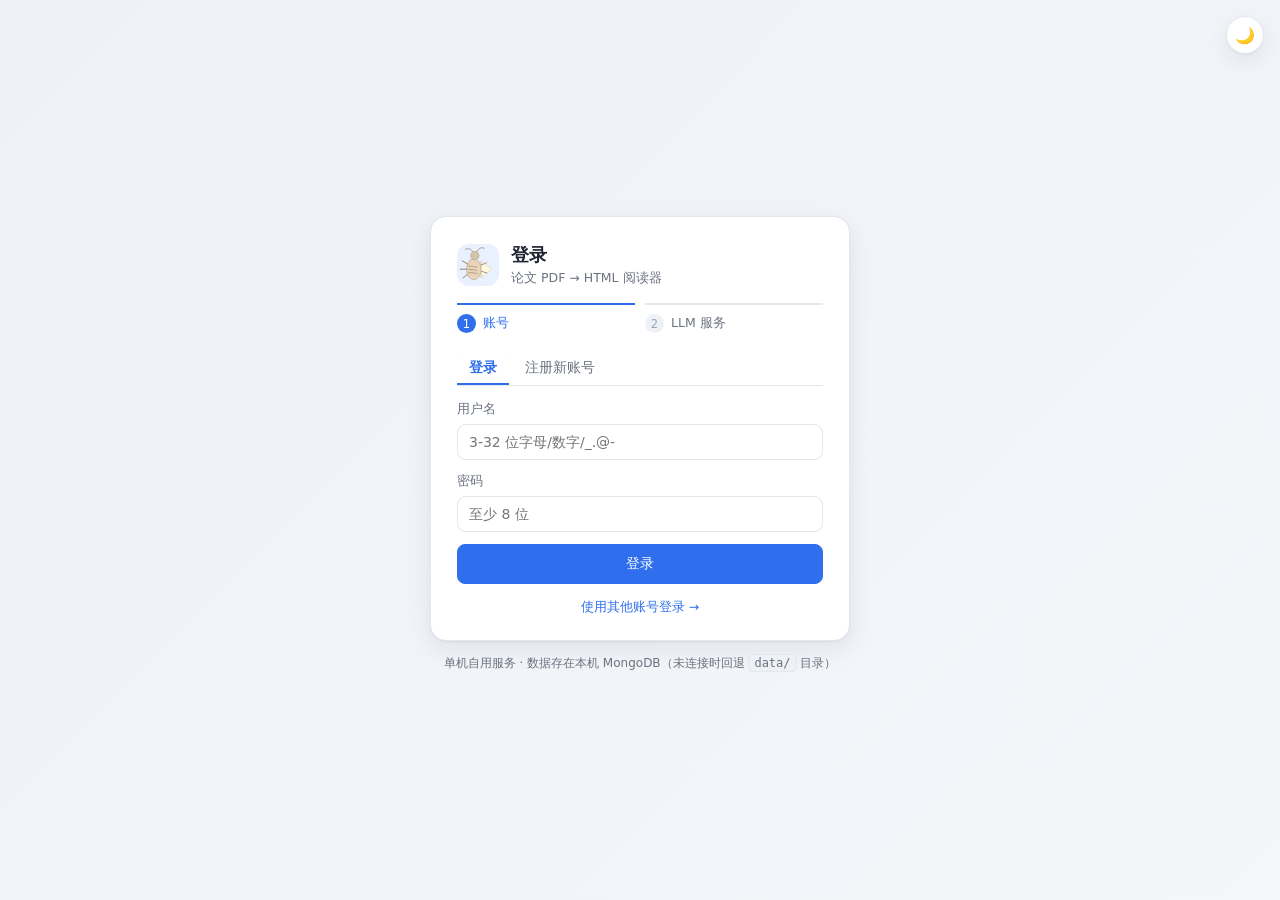
==== paper-trans-to-html/frontend/login.html @ 57217cee "Update multiple functions" ====
<!doctype html>
<html lang="zh-CN">
<head>
  <meta charset="utf-8">
  <meta name="viewport" content="width=device-width, initial-scale=1">
  <title>登录 · Crockroach 论文阅读器</title>
  <link rel="stylesheet" href="css/style.css">
  <!-- 首屏先把主题套上：等 CSS/JS 加载完再切会闪一下白 -->
  <script>try{if(localStorage.getItem("paperReader.theme")==="dark")document.documentElement.classList.add("dark");}catch(e){}</script>
</head>
<body class="login-body">
  <button class="theme-fab" id="themeFab" data-theme-btn type="button"
          title="切换到暗夜模式" aria-label="切换明暗主题"></button>
  <div class="login-wrap">
    <div class="login-card">
      <div class="login-head">
        <div class="login-logo"><img src="logo/cockroach_transparent.svg" alt="Crockroach" width="42" height="42"></div>
        <div>
          <h1 id="loginTitle">登录</h1>
          <p class="login-sub" id="loginSub">论文 PDF → HTML 阅读器</p>
        </div>
      </div>

      <ol class="steps" id="steps">
        <li data-s="1" class="on"><i>1</i><span>账号</span></li>
        <li data-s="2"><i>2</i><span>LLM 服务</span></li>
      </ol>

      <!-- 第一步：登录 / 注册新账号 / 首次创建管理员账号 -->
      <form id="accForm" class="login-form" autocomplete="on">
        <div class="tabs form-tabs" id="accTabs">
          <button class="tab on" id="tabLogin" type="button">登录</button>
          <button class="tab" id="tabReg" type="button">注册新账号</button>
        </div>
        <p class="login-tip" id="accTip"></p>
        <div class="field">
          <label for="username">用户名</label>
          <input id="username" name="username" autocomplete="username"
                 placeholder="3-32 位字母/数字/_.@-" required>
        </div>
        <div class="field">
          <label for="password">密码</label>
          <input id="password" name="password" type="password" autocomplete="current-password"
                 placeholder="至少 8 位" required>
        </div>
        <div class="field" id="confirmWrap" hidden>
          <label for="password2">确认密码</label>
          <input id="password2" type="password" autocomplete="new-password"
                 placeholder="再次输入密码">
        </div>
        <div class="form-err" id="accErr" hidden></div>
        <p class="login-warn" id="loginWarn" hidden></p>
        <button class="btn primary block" id="accBtn" type="submit">登录</button>
        <p class="login-tip center"><a href="#" id="switchAcc">使用其他账号登录 →</a></p>
      </form>

      <!-- 第二步：LLM 服务配置（首次登录时引导填写，可跳过） -->
      <form id="llmForm" class="login-form" hidden autocomplete="off">
        <p class="login-tip">
          翻译功能需要一个大模型服务。填好后立即生效，之后随时可在右上角「⚙ 设置 → LLM 服务」里修改。
        </p>
        <div class="field">
          <label for="providerBtn">服务类型</label>
          <div class="drop" id="providerDrop">
            <button class="drop-btn" id="providerBtn" type="button"
                    aria-haspopup="listbox" aria-expanded="false"></button>
            <div class="drop-menu" id="providerMenu" role="listbox" hidden></div>
            <select id="provider" hidden>
              <option value="deepseek">DeepSeek</option>
              <option value="openai">OpenAI</option>
              <option value="anthropic">Anthropic (Claude)</option>
              <option value="custom">OpenAI 兼容服务(自建/中转)</option>
              <option value="google">Google 免费兜底(无需 Key)</option>
            </select>
          </div>
        </div>
        <div class="field" data-llm="need">
          <label for="base_url">服务地址 (Base URL)</label>
          <input id="base_url" placeholder="https://api.deepseek.com">
        </div>
        <div class="field" data-llm="need">
          <label for="api_key">API Key</label>
          <!-- new-password：阻止浏览器把保存的站内凭据自动填进来，
               否则“留空不改”会被自动填充成一个并非用户本意的值 -->
          <input id="api_key" type="password" autocomplete="new-password"
                 spellcheck="false" placeholder="sk-...">
        </div>
        <div class="field" data-llm="need">
          <label for="model">模型</label>
          <input id="model" placeholder="deepseek-chat">
          <div class="hint">如 deepseek-chat / gpt-4o-mini / claude-sonnet-4-5 / qwen2.5:7b</div>
        </div>
        <div class="form-err" id="llmErr" hidden></div>
        <div class="form-ok" id="llmOk" hidden></div>
        <div class="row-actions">
          <button class="btn" type="button" id="testBtn">测试连接</button>
          <button class="btn primary" type="submit" id="llmBtn">保存并进入</button>
        </div>
        <p class="login-tip center"><a href="#" id="skipLlm">稍后配置，先进入 →</a></p>
      </form>
    </div>
    <p class="login-foot">单机自用服务 · 数据存在本机 MongoDB（未连接时回退 <code>data/</code> 目录）</p>
  </div>

  <div id="toast"></div>
  <script src="js/common.js"></script>
  <script src="js/login.js"></script>
</body>
</html>
---- paper-trans-to-html/frontend/css/style.css ----
:root {
  --bg: #eef1f6;
  --card: #ffffff;
  --ink: #1f2430;
  --mut: #6b7280;
  --line: #e3e7ee;
  --accent: #2f6fed;
  --accent-soft: #e9f0fe;
  /* AI 图标（四角星 sparkle）：mask + 渐变填充，颜色跟着主题变量走，比 emoji 干净 */
  --ai-1: #2f6fed; --ai-2: #8b5cf6;
  --ai-mark-svg: url("data:image/svg+xml,%3Csvg xmlns='http://www.w3.org/2000/svg' viewBox='0 0 24 24'%3E%3Cpath fill='black' d='M9.5 4.4Q9.5 13 18.1 13Q9.5 13 9.5 21.6Q9.5 13 0.9 13Q9.5 13 9.5 4.4Z'/%3E%3Cpath fill='black' fill-opacity='.7' d='M19 1.6Q19 5 22.4 5Q19 5 19 8.4Q19 5 15.6 5Q19 5 19 1.6Z'/%3E%3C/svg%3E");
  --green: #1d9e74;
  --red: #e04b5c;
  --shadow: 0 1px 2px rgba(20, 30, 60, .06), 0 8px 24px rgba(20, 30, 60, .08);
  --radius: 12px;
  /* ---- 语义色板：暗色主题只改这一批变量（`html.dark` 里） ---- */
  --bg-soft: #f4f6fa;        /* 次级底：hover / 内嵌小块 / 弹窗页脚 */
  --bg-chip: #eef1f6;        /* chip、进度槽、分段控件轨道 */
  --bar-bg: rgba(255, 255, 255, .92);   /* 顶栏（半透明 + 毛玻璃） */
  --field-bg: #ffffff;       /* 输入框/下拉框底色 */
  --line-hover: #c9d4e4;     /* 边框 hover */
  --page-bg: #ffffff;        /* 论文页面底色 */
  --page-num: #9aa4b2;
  /* 译文卡（琥珀系） */
  --ti-bg: #fdfbf4; --ti-line: #e9dfb8; --ti-bar: #e0b64a; --ti-ink: #4d3f0f;
  /* 句子笔记卡（蓝系） */
  --nt-bg: #ffffff; --nt-line: #c9d7f2; --nt-ink: #22324a;
  --nt-sent: #6b7a90; --nt-link: #b9c9e6;
  /* 提示条 */
  --warn-bg: #fdf1e3; --warn-line: #f4dcb0; --warn-ink: #8a5b00;
  --err-bg: #fdecee; --err-line: #f5c6cb; --err-ink: #a01b2c;
  --ok-bg: #e3f6ef; --ok-line: #b8e6d5; --ok-ink: #14705a;
  /* 状态标签 */
  --tag-bg: #eef1f6; --tag-ink: #6b7280;
  --tagread-bg: #e8f0fe; --tagread-ink: #2f6fed;
  --tagdone-bg: #e3f6ef; --tagdone-ink: #1d9e74;
  --taghl-bg: #fff4d6; --taghl-ink: #9a7300;
  --tagnote-bg: #fdeef1; --tagnote-ink: #e04b5c;
  --tagshare-bg: #ece9fd; --tagshare-ink: #5a48c9;
  font-size: 15px;
}

/* ============================================================
   暗夜模式（`html.dark`，由 common.js 的 applyTheme() 切换）
   背景走枪灰，文字反白；正文颜色在 JS 里按“保留色相、反转明度”换算，
   高亮改用荧光配色（见文件末尾的 .rn.hl 说明与 reader2.js 的 hlStyle()）。
   ============================================================ */
html.dark {
  --bg: #22262d;             /* 枪灰 */
  --card: #2b3038;
  --ink: #edeff3;            /* 反转成近白 */
  --mut: #98a2b1;
  --line: #3a414c;
  --accent: #6ea8ff;
  --accent-soft: #2b3a53;
  --ai-1: #7cb0ff; --ai-2: #b592ff;      /* 暗色下提亮，免得图标糊在枪灰底上 */
  --green: #45c99b;
  --red: #ff7d8c;
  --shadow: 0 1px 2px rgba(0, 0, 0, .38), 0 10px 28px rgba(0, 0, 0, .42);
  --bg-soft: #313741;
  --bg-chip: #363d48;
  --bar-bg: rgba(34, 38, 45, .94);
  --field-bg: #22262d;
  --line-hover: #4a525e;
  --page-bg: #262b32;
  --page-num: #7b8593;
  --ti-bg: #322f28; --ti-line: #4b4436; --ti-bar: #d8a63a; --ti-ink: #e9dcb8;
  --nt-bg: #2d333d; --nt-line: #3d4b63; --nt-ink: #e2e8f2;
  --nt-sent: #97a1b0; --nt-link: #4a5c7d;
  --warn-bg: #3a3323; --warn-line: #5b4c26; --warn-ink: #f0c86a;
  --err-bg: #3b272c; --err-line: #5c3138; --err-ink: #ff9aa5;
  --ok-bg: #1f3a33; --ok-line: #2c5a4b; --ok-ink: #6fd8b4;
  --tag-bg: #363d48; --tag-ink: #98a2b1;
  --tagread-bg: #2b3a53; --tagread-ink: #8fbaff;
  --tagdone-bg: #1f3a33; --tagdone-ink: #6fd8b4;
  --taghl-bg: #443a1c; --taghl-ink: #f5d072;
  --tagnote-bg: #3b272c; --tagnote-ink: #ff9aa5;
  --tagshare-bg: #322c50; --tagshare-ink: #b5a6ff;
  color-scheme: dark;        /* 原生控件（滚动条 / 复选框 / 下拉三角）一起变暗 */
}

* { box-sizing: border-box; }
html, body { margin: 0; padding: 0; }
body {
  background: var(--bg);
  color: var(--ink);
  font-family: "Segoe UI", "PingFang SC", "Microsoft YaHei", system-ui, sans-serif;
  -webkit-font-smoothing: antialiased;
}
a { color: var(--accent); text-decoration: none; }

/* ---------- hidden 一律生效 ----------
   浮动工具条/翻译进度框/删除笔记按钮等都靠 element.hidden 显隐，而它们自身的
   display: flex|inline-flex 属于作者样式，会盖掉浏览器默认的 [hidden]{display:none}，
   导致设了 hidden 也不消失(点关闭没反应)。这里显式声明，保证 hidden 永远压得住。 */
[hidden] { display: none !important; }

/* ---------- 顶栏 ---------- */
.topbar {
  position: sticky; top: 0; z-index: 40;
  display: flex; align-items: center; gap: 10px 14px;
  /* 阅读页按钮本就多，再加上右侧用户区，窄窗口必然换行：
     用 min-height + flex-wrap 让顶栏撑高，别用固定高度导致内容溢出遮挡正文 */
  flex-wrap: wrap; min-height: 54px; padding: 7px 18px;
  background: var(--bar-bg);
  backdrop-filter: blur(8px);
  border-bottom: 1px solid var(--line);
}
.brand { display: inline-flex; align-items: center; gap: 7px; font-weight: 700; color: var(--ink); white-space: nowrap; }
.brand .logo { width: 26px; height: 26px; flex: none; display: block; border-radius: 6px; object-fit: contain; }
.doc-title {
  font-size: 15px; font-weight: 600; margin: 0;
  overflow: hidden; text-overflow: ellipsis; white-space: nowrap; flex: 1; min-width: 0;
}
/* 有写权限时标题可点改（reader2.js::editDocTitle）：给点“可编辑”的暗示 */
.doc-title.editable {
  cursor: text; padding: 2px 7px; border-radius: 7px; outline: none;
  border: 1px solid transparent; transition: background .15s, border-color .15s;
}
.doc-title.editable:hover { background: var(--bg-soft); border-color: var(--line); }
.doc-title.editable:focus-visible { border-color: var(--accent); }
.doc-title .doc-title-edit {
  width: 100%; box-sizing: border-box; font: inherit; color: var(--ink);
  background: var(--card); border: 1px solid var(--accent); border-radius: 6px;
  padding: 1px 6px; outline: none;
}
.top-actions { display: flex; align-items: center; gap: 8px; flex-wrap: wrap; }

/* ---------- 按钮 ---------- */
.btn {
  display: inline-flex; align-items: center; gap: 6px;
  border: 1px solid var(--line); background: var(--card); color: var(--ink);
  padding: 6px 12px; border-radius: 8px; font-size: 13px; cursor: pointer;
  transition: .15s; white-space: nowrap;
}
.btn:hover { border-color: var(--line-hover); background: var(--bg-soft); }
.btn.primary { background: var(--accent); border-color: var(--accent); color: #fff; }
.btn.primary:hover { background: #225ed0; }
.btn.ghost { border-color: transparent; background: transparent; color: var(--mut); }
.btn.ghost:hover { background: rgba(0,0,0,.05); color: var(--ink); }
.btn.danger { color: var(--red); }
.btn.danger:hover { background: var(--err-bg); border-color: var(--err-line); }
.btn:disabled { opacity: .5; cursor: not-allowed; }
.icon-btn {
  width: 30px; height: 30px; display: inline-flex; align-items: center; justify-content: center;
  border: 1px solid var(--line); background: var(--card); border-radius: 8px; cursor: pointer; font-size: 14px;
}
.icon-btn:hover { background: var(--bg-soft); }

.chk { display: inline-flex; align-items: center; gap: 6px; font-size: 13px; color: var(--mut); cursor: pointer; }
.chk input { accent-color: var(--accent); }

/* ---------- 容器 / 首页 ---------- */
.container { max-width: 1060px; margin: 0 auto; padding: 28px 20px 80px; }
.page-title { font-size: 22px; margin: 0 0 4px; }
.page-sub { color: var(--mut); margin: 0 0 20px; font-size: 14px; }

.upload-card {
  background: linear-gradient(135deg, var(--card), var(--bg-soft));
  border: 1px dashed var(--line-hover); border-radius: var(--radius);
  padding: 34px 20px; text-align: center; cursor: pointer; transition: .2s;
}
.upload-card.drag { background: var(--accent-soft); border-color: var(--accent); }
.upload-card .big { font-size: 34px; }
.upload-card h3 { margin: 10px 0 6px; }
.upload-card p { margin: 0; color: var(--mut); font-size: 13px; }

.section { margin-top: 30px; }
.section-head { display: flex; align-items: center; gap: 10px; margin-bottom: 14px; flex-wrap: wrap; }
.section-head h2 { font-size: 17px; margin: 0; flex: 1; }
.stats { display: flex; gap: 18px; color: var(--mut); font-size: 13px; }
.seg { display: inline-flex; background: var(--bg-chip); border-radius: 9px; padding: 3px; gap: 2px; }
.seg button {
  border: 0; background: transparent; padding: 5px 12px; border-radius: 7px;
  font-size: 13px; cursor: pointer; color: var(--mut);
}
.seg button.on { background: var(--card); color: var(--ink); box-shadow: 0 1px 3px rgba(0,0,0,.1); }

.cards { display: grid; grid-template-columns: repeat(auto-fill, minmax(300px, 1fr)); gap: 14px; }
.card {
  background: var(--card); border: 1px solid var(--line); border-radius: var(--radius);
  padding: 16px; box-shadow: var(--shadow); display: flex; flex-direction: column; gap: 10px;
  transition: .15s;
}
.card:hover { transform: translateY(-2px); box-shadow: var(--shadow); }
.card h3 { margin: 0; font-size: 15px; line-height: 1.4; max-height: 44px; overflow: hidden; }
.card .meta { color: var(--mut); font-size: 12.5px; display: flex; flex-wrap: wrap; gap: 10px; }
.card .tags { display: flex; gap: 6px; flex-wrap: wrap; }
.tag { font-size: 12px; padding: 2px 8px; border-radius: 20px; }
.tag.unread { background: var(--tag-bg); color: var(--tag-ink); }
.tag.reading { background: var(--tagread-bg); color: var(--tagread-ink); }
.tag.done { background: var(--tagdone-bg); color: var(--tagdone-ink); }
.tag.hl { background: var(--taghl-bg); color: var(--taghl-ink); }
.tag.note { background: var(--tagnote-bg); color: var(--tagnote-ink); }
.tag.share { background: var(--tagshare-bg); color: var(--tagshare-ink); }
/* 共享给我的卡片：虚边框和“自己的”区分开 */
.card.shared-card { border-style: dashed; }
.card.shared-card h3 { color: var(--ink); }
.card .bar { height: 5px; background: var(--bg-chip); border-radius: 3px; overflow: hidden; }
.card .bar i { display: block; height: 100%; background: var(--accent); border-radius: 3px; }
.card .actions { display: flex; gap: 8px; margin-top: 2px; }
.empty { text-align: center; color: var(--mut); padding: 40px 0; }

/* ---------- 遮罩/进度 ---------- */
.overlay {
  position: fixed; inset: 0; background: rgba(30, 40, 60, .45);
  display: none; align-items: center; justify-content: center; z-index: 90;
}
.overlay.show { display: flex; }
.overlay-card {
  background: var(--card); border-radius: 14px; padding: 26px 34px; text-align: center;
  box-shadow: 0 20px 60px rgba(0,0,0,.25); min-width: 260px;
}
.spinner {
  width: 30px; height: 30px; margin: 0 auto 14px; border-radius: 50%;
  border: 3px solid var(--accent-soft); border-top-color: var(--accent);
  animation: spin .8s linear infinite;
}
@keyframes spin { to { transform: rotate(360deg); } }

.notice {
  max-width: 800px; margin: 12px auto 0; padding: 10px 14px; border-radius: 10px;
  background: var(--warn-bg); color: var(--warn-ink); border: 1px solid var(--warn-line);
  font-size: 13px;
}
.notice.error { background: var(--err-bg); color: var(--err-ink); border-color: var(--err-line); }

.trans-progress {
  position: fixed; top: 60px; left: 50%; transform: translateX(-50%); z-index: 80;
  background: var(--card); border: 1px solid var(--line); box-shadow: var(--shadow);
  border-radius: 10px; padding: 10px 16px; display: flex; align-items: center; gap: 12px;
  font-size: 13px; min-width: 260px;
}
.trans-progress .bar { flex: 1; height: 6px; background: var(--bg-chip); border-radius: 3px; overflow: hidden; }
.trans-progress .bar i { display: block; height: 100%; width: 0; background: var(--accent); transition: width .2s; }
.trans-progress .cancel { border: 0; background: var(--bg-chip); color: var(--ink); border-radius: 6px; padding: 3px 8px; cursor: pointer; }

/* ---------- 阅读器 ---------- */
.reader-main { padding: 26px 16px 90px; position: relative; }
/* 页面用 auto 外边距居中(而不是 align-items:center)：放大后页面比容器宽时，
   auto 外边距会退化成 0，页面从左边开始排，向右溢出 —— 否则左侧会被裁掉且滚不回去 */
.pages { display: flex; flex-direction: column; align-items: stretch; gap: 34px; }
.page {
  position: relative; background: var(--page-bg); box-shadow: var(--shadow);
  flex: none; overflow: visible; margin: 0 auto;
}
.pagenum {
  position: absolute; top: -24px; right: 2px; font-size: 12px; color: var(--page-num); user-select: none;
}

/* 版式文本 */
/* ⚠️ 命中测试只认「真的画了东西」的盒子，`cursor: text` 由子元素继承：
   `.blk` 是个覆盖整块的透明矩形（跨行、含被擦成空格的公式空位），而同一个视觉行
   常被切成好几块（公式空位两侧各一块），这些矩形彼此重叠、后插入的盖住先插入的字。
   若让容器自己参与命中，点/拖段落首句会落到**别的块**上（表现为「首句选不中」，
   拖拽也会从错误的块开始选）。所以：容器 `pointer-events: none`，
   只有行盒 `.ln`、公式盒 `.mathbox`、展开卡片 `.exp` 吃指针事件。
   `.exp` 是继承属性 `pointer-events` 的锚点 —— 设成 auto 后卡片内部也一起恢复。 */
.blk { position: absolute; cursor: text; z-index: 3; pointer-events: none; }
.blk > .ln, .blk > .mathbox, .blk > .exp, .blk.has-math { pointer-events: auto; }
.blk .ln { position: absolute; white-space: pre; line-height: 1; }
.blk .ln .rn { display: inline; }
/* 本地解析方案的公式占位：解析侧把公式字形换成一个空格 + 原宽度（gw），
   JS 把 span 撑成 inline-block 并隐藏字符；真公式由页面级 .fbox 覆盖层绘制。
   保留占位是为了让选句/高亮/笔记的字符区间与阅读顺序不变。 */
.blk .ln .rn.rngap { display: inline-block; white-space: pre; }
/* 行内公式：后端把 LaTeX **内联进了行文本**(`\(…\)`)，由 `renderInlineMath` 就地
   换成 KaTeX。`.ln` 是 `white-space: pre`(公式空位的等长空格要靠它显示成真实宽度)，
   而 KaTeX 的 HTML 里带换行与缩进 —— 在 pre 下会被当真实空格渲染、公式会散架，
   所以 KaTeX 子树必须恢复常规空白处理。*/
.blk .ln .katex, .blk .ln .katex * { white-space: normal; }
.blk:hover { outline: 1px dashed var(--line-hover); outline-offset: 1px; }
.blk.sel { outline: 2px solid var(--accent); outline-offset: 1px; }
.blk.sel .ln { background: rgba(47, 111, 237, .07); }

/* 公式块：整页 OCR 后端（Surya 2 / Unlimited-OCR）与旧数据的 LaTeX 都由 KaTeX 渲染。
   公式块**不渲染原文字行**
   (后端也不再下发原字形)，所以这里不再需要靠隐藏行来避免重影 —— `.blk.has-math .ln`
   那条留着只为兼容重解析前的旧数据。 */
.blk.has-math { cursor: default; }
.blk.has-math .ln { visibility: hidden; }
.blk .mathbox {
  position: absolute; left: 0; top: 0; max-width: 100%;
  /* 等比适配后基本不会超宽；万一还超就让它溢出去 —— 不裁、也不出滚动条 */
  overflow: visible; user-select: text; -webkit-user-select: text;
}
.blk .mathbox:hover, .fbox:hover {
  outline: 1px dashed var(--line-hover); outline-offset: 1px;
}
.fbox.formula-sel {
  outline: 2px solid var(--accent); outline-offset: 1px;
}
/* KaTeX 没加载 / 这条 LaTeX 渲染不出来时的兜底：直接显示源码。
   比回退到 PDF 抽出的原字形可读得多(那些是碎片与错字)，也避免"有的公式遮住、
   有的露出字形"这种不一致。 */
.blk .mathbox.failed {
  font-family: ui-monospace, Menlo, Consolas, "Courier New", monospace;
  white-space: pre-wrap; color: #8a5a00; opacity: .9;
}
/* 独立公式：拉成块级、去掉 KaTeX 默认的上下留白(块高由 JS 按内容量好回填)。
   KaTeX 的字号用 em，跟随 .mathbox 的 font-size(≈ 页面正文字号)，所以缩放/换行都稳。
   必须**左对齐**：公式块的框就是 PDF 里这条公式的外框，居中会把它从原位挪走。 */
.blk .mathbox > .katex-display { display: block; margin: 0; text-align: left; }
.blk .mathbox > .katex-display > .katex { display: block; margin: 0; }

/* 行内公式：覆盖在原字形上。原字形用 color:transparent 隐掉（保留盒子/高亮底色/可选中）。
   必须由 **class** 驱动而不是内联样式：选句/高亮/标注都会重建 span，重建后内联样式会丢，
   那样原字形就会从 KaTeX 底下冒出来变成重影。`!important` 是为了盖过 styleRun 的内联色。
   又因为 class 必须**逐条公式**打（渲染失败的那条要保持可见，不能跟着一起隐掉），
   所以用 .mspan-hidden 而不是块级 class。行内公式覆盖层接收指针事件，以支持原生公式文字选取。 */
.blk .mspan-hidden { color: transparent !important; }
.blk .mathbox.inline { pointer-events: auto; }

/* ============ Surya 2 解析的文档：块级流式排版（reader2.js::buildSuryaItem） ============
   Surya 的版面数据是块级的（没有逐行几何），块内文字走**正常流式排版** ——
   字号/行高由解析侧估算后内联下发（t.size / t.line_h），这里只管结构样式与
   各类型块的观感（标题加粗、图注/脚注/页眉页脚淡化、表格描边）。 */
.blk.sy .ln.syln { position: static; white-space: normal; overflow-wrap: break-word; }
/* 正文类块（解析侧 align="justify"）：**两端对齐** —— 原 PDF（LaTeX 排版）的段落
   默认 justified、行右缘齐平到栏边界；跨行块在流式排版下的默认左对齐会让右缘
   随断行参差不齐，与原文观感明显不同。`text-align-last: left` 把末行显式钉在
   左对齐（浏览器默认行为，写出来防止个别版本把末行也拉伸），与原 PDF 的末行
   一样自然收尾。只加在 .syln 上、由 data-align 驱动：竖排条带（sy-vertical,
   宽度 max-content）、表格（.sytable）、标题（解析侧下发 left）都不受影响；
   行内公式作为普通行内内容参与拉伸，公式自身被 .katex-inline 钉住不折行。 */
.blk.sy[data-align="justify"] .syln { text-align: justify; text-align-last: left; }
.blk.sy.sy-heading .syln { font-weight: 700; }
/* 竖排条带（旋转 90° 的页眉/水印，如 arXiv 侧边戳）：内容整体旋转、自下而上排 */
.blk.sy.sy-vertical .syln {
  position: absolute; left: 0; top: 100%;
  width: max-content; white-space: nowrap;
  transform: rotate(-90deg); transform-origin: left top;
}
/* 图注/脚注/页眉页脚淡化：颜色在 .rn 上是内联的（styleRun），只能用整体透明度 */
.blk.sy.sy-footnote { opacity: .8; }
.blk.sy.sy-header, .blk.sy.sy-footer { opacity: .55; }
/* 表格：白名单渲染的 Surya <table>，描边（三线表）是阅读器补的 —— Surya 数据里只有结构。
   与 unlimited-ocr 的口径一致：顶线/底线 + 表头下线，其余无线。模型回包通常只有
   td，没有 thead/th，因此兼容以 colspan/rowspan 标记的两行表头；普通单行表头
   则用首行作为表头分隔线。 */
.blk.sy .sytable {
  width: 100%;
  max-width: 100%;
  box-sizing: border-box;
  overflow-x: auto;
}
.blk.sy .sytable-title {
  width: 100%;
  margin: 0 0 4px;
  color: var(--mut);
  font-size: .9em;
  line-height: 1.4;
  text-align: right;
  overflow-wrap: anywhere;
}
.blk.sy .sytable caption {
  width: 100%;
  color: var(--mut);
  font-size: .9em;
  line-height: 1.4;
  text-align: right;
}
.blk.sy .sytable table {
  border-collapse: collapse;
  width: 100%;
  border-top: 1.5px solid var(--mut);
  border-bottom: 1.5px solid var(--mut);
  font-family: "Times New Roman", Times, "Noto Serif", SimSun, serif;
}
.blk.sy .sytable td, .blk.sy .sytable th {
  border: 0;
  padding: 3px 6px;
  vertical-align: top;
}
.blk.sy .sytable thead tr:last-child > td,
.blk.sy .sytable thead tr:last-child > th {
  border-bottom: 1px solid var(--mut);
}
.blk.sy .sytable table:not(:has(> thead)) > tbody > tr:first-child:not(:has([colspan], [rowspan])) > td,
.blk.sy .sytable table:not(:has(> thead)) > tbody > tr:first-child:not(:has([colspan], [rowspan])) > th,
.blk.sy .sytable table:not(:has(> thead)) > tbody > tr:first-child:has([colspan], [rowspan]) + tr > td,
.blk.sy .sytable table:not(:has(> thead)) > tbody > tr:first-child:has([colspan], [rowspan]) + tr > th {
  border-bottom: 1px solid var(--mut);
}
.blk.sy .sytable thead,
.blk.sy .sytable table:not(:has(> thead)) > tbody > tr:first-child,
.blk.sy .sytable table:not(:has(> thead)) > tbody > tr:first-child:has([colspan], [rowspan]) + tr {
  font-weight: 700;
}
/* 行内公式（suryaInlineMath 就地渲染的 KaTeX）：**绝不换行** —— 公式内部（y = 0、
   \frac…）允许折行的话，一个公式会被拆到三行上去（KaTeX 的 HTML 里本来就有可断点）；
   `.blk .ln .katex *` 那条为了 `\(…\)` 情境恢复的 normal 在这里要被压掉。 */
.blk.sy .katex-inline,
.blk.sy .katex-inline .katex,
.blk.sy .katex-inline .katex * { white-space: nowrap; }

/* ============ Unlimited-OCR 解析的文档：块级流式排版（reader2.js::buildUnlimitedItem） ============
   与上面 Surya 那套是**各自独立的两份样式**（类名前缀 ul-*）：观感约定相同 ——
   正文两端对齐、标题加粗、图注/脚注/页眉页脚淡化、表格描边、行内公式不折行。 */
.blk.ul .ln.ulln { position: static; white-space: normal; overflow-wrap: break-word; }
/* 正文类块（解析侧 align="justify"）：与 Surya 同一口径的两端对齐；
   `text-align-last: left` 把末行显式钉在左对齐，与原 PDF 的末行一样自然收尾。 */
.blk.ul[data-align="justify"] .ulln { text-align: justify; text-align-last: left; }
.blk.ul.ul-heading .ulln { font-weight: 700; }
/* 竖排条带（旋转 90° 的页眉/水印）：内容整体旋转、自下而上排 */
.blk.ul.ul-vertical .ulln {
  position: absolute; left: 0; top: 100%;
  width: max-content; white-space: nowrap;
  transform: rotate(-90deg); transform-origin: left top;
}
/* 图注/脚注/页眉页脚淡化：颜色在 .rn 上是内联的（styleRun），只能用整体透明度 */
.blk.ul.ul-footnote { opacity: .8; }
.blk.ul.ul-header, .blk.ul.ul-footer { opacity: .55; }
/* 参考文献（ref_text）：比正文淡一点，与图注同档 */
.blk.ul.ul-reference { opacity: .92; }
/* 表格：三线表。模型回包通常只有 td，没有 thead/th，因此兼容以 colspan/rowspan
   标记的两行表头；普通单行表头则用首行作为表头分隔线。 */
.blk.ul .ultable {
  width: 100%;
  max-width: 100%;
  box-sizing: border-box;
  overflow-x: auto;
}
.blk.ul .ultable caption {
  width: 100%;
  color: var(--mut);
  font-size: .9em;
  line-height: 1.4;
  text-align: right;
}
.blk.ul .ultable table {
  border-collapse: collapse;
  width: 100%;
  border-top: 1.5px solid var(--mut);
  border-bottom: 1.5px solid var(--mut);
  font-family: "Times New Roman", Times, "Noto Serif", SimSun, serif;
}
.blk.ul .ultable td, .blk.ul .ultable th {
  border: 0;
  padding: 3px 6px;
  vertical-align: top;
}
.blk.ul .ultable thead tr:last-child > td,
.blk.ul .ultable thead tr:last-child > th {
  border-bottom: 1px solid var(--mut);
}
.blk.ul .ultable table:not(:has(> thead)) > tbody > tr:first-child:not(:has([colspan], [rowspan])) > td,
.blk.ul .ultable table:not(:has(> thead)) > tbody > tr:first-child:not(:has([colspan], [rowspan])) > th,
.blk.ul .ultable table:not(:has(> thead)) > tbody > tr:first-child:has([colspan], [rowspan]) + tr > td,
.blk.ul .ultable table:not(:has(> thead)) > tbody > tr:first-child:has([colspan], [rowspan]) + tr > th {
  border-bottom: 1px solid var(--mut);
}
.blk.ul .ultable thead,
.blk.ul .ultable table:not(:has(> thead)) > tbody > tr:first-child,
.blk.ul .ultable table:not(:has(> thead)) > tbody > tr:first-child:has([colspan], [rowspan]) + tr {
  font-weight: 700;
}
/* 行内公式（ulInlineMath 就地渲染的 KaTeX）：**绝不换行** —— 公式内部允许折行的话，
   一个公式会被拆到几行上去（KaTeX 的 HTML 里本来就有可断点）。 */
.blk.ul .katex-inline,
.blk.ul .katex-inline .katex,
.blk.ul .katex-inline .katex * { white-space: nowrap; }

/* ============ 本地解析方案的表格（reader2.js::buildTextItem） ============
   表格是 kind="table" 的块，HTML 由 SLANet_plus 识别、前端白名单渲染。
   三线表描边与 Surya/Unlimited-OCR 两套保持同一观感（数据里只有结构）。 */
.blk.lc > .lctable { pointer-events: auto; }   /* 表格块自身不参与选句，但点击要能命中 .blk */
.blk.lc .lctable {
  width: 100%;
  max-width: 100%;
  box-sizing: border-box;
  overflow-x: auto;
}
.blk.lc .lctable table {
  border-collapse: collapse;
  width: 100%;
  border-top: 1.5px solid var(--mut);
  border-bottom: 1.5px solid var(--mut);
  font-family: "Times New Roman", Times, "Noto Serif", SimSun, serif;
}
.blk.lc .lctable td, .blk.lc .lctable th {
  border: 0;
  padding: 3px 6px;
  vertical-align: top;
}
.blk.lc .lctable thead tr:last-child > td,
.blk.lc .lctable thead tr:last-child > th {
  border-bottom: 1px solid var(--mut);
}
.blk.lc .lctable table:not(:has(> thead)) > tbody > tr:first-child:not(:has([colspan], [rowspan])) > td,
.blk.lc .lctable table:not(:has(> thead)) > tbody > tr:first-child:not(:has([colspan], [rowspan])) > th,
.blk.lc .lctable table:not(:has(> thead)) > tbody > tr:first-child:has([colspan], [rowspan]) + tr > td,
.blk.lc .lctable table:not(:has(> thead)) > tbody > tr:first-child:has([colspan], [rowspan]) + tr > th {
  border-bottom: 1px solid var(--mut);
}
.blk.lc .lctable thead,
.blk.lc .lctable table:not(:has(> thead)) > tbody > tr:first-child,
.blk.lc .lctable table:not(:has(> thead)) > tbody > tr:first-child:has([colspan], [rowspan]) + tr {
  font-weight: 700;
}
.blk.lc .katex-inline,
.blk.lc .katex-inline .katex,
.blk.lc .katex-inline .katex * { white-space: nowrap; }

/* 本地解析方案的页面级公式框：位置/尺寸由 JS 按 bbox_norm 写成内联样式，
   这里只负责观感。.fbox / .katex-fit 的基础样式见下方（三个后端共用）。 */

/* detection-service-group 公式框覆盖层：解析侧下发 pages[].formula_boxes（bbox_norm 为
   归一化中心 xywh），r2-math.js 按「bbox_norm × 页面显示宽高」定位这个盒子，
   再把内部 KaTeX 等比缩放到框内。实测检测框有时会覆盖尚未擦除的正文，使用页面底色
   遮住框内原字形，避免与公式重叠；公式内容仍可正常选取。 */
.fbox {
  position: absolute; z-index: 3; pointer-events: auto;
  background: var(--page-bg);
  user-select: text; -webkit-user-select: text;
}
/* KaTeX 渲染失败/未就绪时的**框内裁图**兜底（base64 图像，与 PDF 原位同框）：铺满整个框。
   暗色下略微压暗，与 .page .img img 同一处理。 */
.fbox > img { display: block; width: 100%; height: 100%; }
.fbox[data-cls="InlineFormula"] > img { object-fit: contain; }
html.dark .fbox > img { filter: brightness(.9); }
.fbox > .katex-fit {
  position: absolute; left: 50%; top: 50%; width: max-content;
  transform: translate(-50%, -50%);
  transform-origin: center center; white-space: normal; line-height: 1;
  user-select: text; -webkit-user-select: text;
}
.fbox * { user-select: text; -webkit-user-select: text; }
/* display 模式的 KaTeX 自带上下留白，去掉（定尺按自然尺寸算） */
.fbox > .katex-fit > .katex-display { display: block; margin: 0; text-align: left; }
.fbox > .katex-fit > .katex-display > .katex { display: block; margin: 0; }
/* KaTeX 没加载 / 这条 LaTeX 渲染不出来时：直接显示源码兜底（与 .mathbox.failed 一致） */
.fbox.failed > .katex-fit {
  font-family: ui-monospace, Menlo, Consolas, "Courier New", monospace;
  white-space: pre-wrap; color: #8a5a00; opacity: .9;
}
html.dark .fbox.failed > .katex-fit { color: #d7a95b; }

.img { position: absolute; z-index: 1; }
.img img { display: block; width: 100%; height: 100%; }

/* 句子级高亮/下划线/选中的颜色都加在 run(span.rn) 上，样式在文件末尾统一声明 */

/* 展开卡片(译文 / 笔记) */
.exp { display: none; position: absolute; left: 0; width: 100%; z-index: 6; padding-top: 6px; }
.exp.open { display: flex; flex-direction: column; gap: 6px; }
.exp .card-in {
  background: var(--ti-bg); border: 1px solid var(--ti-line); border-left: 3px solid var(--ti-bar);
  border-radius: 6px; padding: 8px 10px; color: var(--ti-ink); box-shadow: 0 2px 8px rgba(120,90,0,.06); margin: 0;
  font-family: "Microsoft YaHei", "PingFang SC", sans-serif;
  /* 译文卡也在“论文平面”里，字号跟正文一起随页面比例缩放 */
  font-size: calc(13.5px * var(--page-scale, 1)); line-height: 1.7;
}
.exp .note-in {
  background: var(--nt-bg); border: 1px solid var(--nt-line); border-left: 3px solid var(--accent);
  border-radius: 6px; padding: 8px 10px; margin: 0; color: var(--nt-ink);
  font-size: calc(13.5px * var(--page-scale, 1)); line-height: 1.6;
}
/* “只翻译所选句”的卡片：虚线边框 + 小标题；与整段译文卡互斥，但多张之间可共存 */
.exp .stbox { display: flex; flex-direction: column; gap: 6px; }
.exp .stsec {
  background: var(--ti-bg); border: 1px dashed var(--ti-bar); border-left: 3px solid var(--ti-bar);
}
.exp .sthead {
  display: flex; align-items: center; gap: 8px; margin-bottom: 4px;
  font-size: .84em; color: var(--ti-ink); opacity: .8; letter-spacing: .02em;
}
.exp .sthead .stclear {
  margin-left: auto; border: 0; background: none; padding: 0; cursor: pointer;
  font-size: 1em; color: var(--accent);
}
.exp .sthead .stclear:hover { text-decoration: underline; }
.exp .stbody { white-space: pre-wrap; overflow-wrap: anywhere; }
.exp textarea {
  width: 100%; min-height: 84px; border: 1px solid var(--nt-line); border-radius: 6px;
  padding: 8px; font-family: inherit; resize: vertical; outline: none; margin: 0;
  font-size: calc(13px * var(--page-scale, 1));
  background: var(--field-bg); color: var(--ink);
}
.exp textarea:focus { border-color: var(--accent); box-shadow: 0 0 0 3px var(--accent-soft); }
.exp .row { display: flex; gap: 8px; margin-top: 8px; }
.exp .note-view { white-space: pre-wrap; }

/* 句子笔记卡：默认由 JS 绝对定位到页面右侧、与句子同高；
   窗口挤不下时退回句子下方内嵌（此时靠 .nbox 的最小宽度保证可读）。
   字号基准随页面渲染比例缩放(--page-scale，由 JS 写入)，观感与正文保持一致。 */
.exp .nbox {
  display: flex; flex-direction: column; gap: 6px;
  width: 100%;
  min-width: min(320px, 88vw);
}
.exp .ncard {
  position: relative;
  background: var(--nt-bg); border: 1px solid var(--nt-line); border-left: 3px solid var(--accent);
  border-radius: 8px; padding: 7px 10px 8px; margin: 0; max-width: 90vw;
  box-shadow: var(--shadow);
  font-size: calc(13px * var(--page-scale, 1));   /* 内部一律用 em，跟着比例走 */
}
/* 指向正文的小横线，强化“这张卡对应左边那句话” */
.exp .ncard::before {
  content: ""; position: absolute; left: -10px; top: 1em;
  width: 8px; height: 2px; background: var(--nt-link);
}
.exp .ncard.editing { background: var(--nt-bg); box-shadow: 0 0 0 3px var(--accent-soft); }
.exp .nhead { display: flex; align-items: baseline; gap: 0.46em; margin-bottom: 0.31em; }
.exp .nhk { font-size: 0.89em; font-weight: 600; color: var(--accent); white-space: nowrap; }
.exp .nsent {
  flex: 1; min-width: 0; font-size: 0.89em; color: var(--nt-sent);
  overflow: hidden; text-overflow: ellipsis; white-space: nowrap;
}
.exp .nact { display: flex; gap: 0.62em; flex: none; }
.exp .nact button { border: 0; background: none; padding: 0; cursor: pointer; font-size: 0.92em; color: var(--accent); }
.exp .nact button:hover { text-decoration: underline; }
/* 共享论文里笔记的作者标签（没共享时后端不下发 by，这里自然不出现） */
.exp .nwho {
  flex: none; white-space: nowrap; font-size: 0.78em; font-weight: 600;
  color: var(--mut); background: var(--bg-chip);
  border: 1px solid var(--line); border-radius: 999px; padding: 0.06em 0.55em;
}
.exp .nwho.me { color: var(--accent); background: var(--accent-soft); border-color: transparent; }
.exp .nact button.del { color: var(--red); }
.exp .nbody {
  font-size: 1em; line-height: 1.65; color: var(--nt-ink); white-space: pre-wrap;
  overflow-wrap: anywhere; font-family: "Microsoft YaHei", "PingFang SC", sans-serif;
}
.exp .ntext {
  width: 100%; min-height: 62px; border: 1px solid var(--nt-line); border-radius: 6px;
  padding: 7px 8px; margin: 0; font-size: 1em; line-height: 1.6; font-family: inherit;
  resize: vertical; outline: none; box-sizing: border-box; background: var(--field-bg); color: var(--ink);
}
.exp .ntext:focus { border-color: var(--accent); box-shadow: 0 0 0 3px var(--accent-soft); }
.exp .nrow { display: flex; gap: 8px; margin-top: 7px; }

.nbadge {
  position: absolute; right: -6px; top: -10px; min-width: 18px; height: 18px; padding: 0 4px;
  border-radius: 10px; background: var(--red); color: #fff; font-size: 11px;
  display: flex; align-items: center; justify-content: center; cursor: pointer; z-index: 8;
  box-shadow: 0 1px 3px rgba(0,0,0,.25);
}

/* 浮动工具条 */
.fbar {
  position: fixed; z-index: 70; display: flex; align-items: center; gap: 4px;
  background: #26303f; color: #fff; border-radius: 10px; padding: 5px; box-shadow: 0 10px 30px rgba(0,0,0,.3);
}
.fbar button {
  border: 0; background: transparent; color: #dfe6f0; padding: 6px 10px; border-radius: 7px;
  font-size: 13px; cursor: pointer; white-space: nowrap;
}
.fbar button:hover { background: rgba(255,255,255,.15); color: #fff; }
.fbar .sep { width: 1px; height: 18px; background: rgba(255,255,255,.2); margin: 0 3px; }

.hmenu {
  position: absolute; top: calc(100% + 6px); left: 8px; display: none;
  background: #26303f; border-radius: 8px; padding: 8px; gap: 6px; flex-direction: column; align-items: stretch;
}
.hmenu.show { display: flex; }
.hmenu .swatches { display: flex; gap: 8px; justify-content: center; }
.hmenu .sw { width: 20px; height: 20px; border-radius: 50%; cursor: pointer; border: 2px solid rgba(255,255,255,.25); }
.hmenu .sw:hover { transform: scale(1.08); }
/* 自定义色：虚线描边提示“可改” */
.hmenu .sw.custom { border-style: dashed; }
/* 当前句子已用的高亮色：加一圈白环，免得不知道现在是什么颜色 */
.hmenu .sw.cur { border-color: #fff; box-shadow: 0 0 0 2px rgba(255,255,255,.35); }
/* 自定义色取色器 */
.hmenu .swedit { display: flex; align-items: center; justify-content: center; gap: 6px; font-size: 11px; color: #9fb0c8; }
.hmenu .swedit input[type=color] {
  width: 20px; height: 18px; padding: 0; border: 1px solid rgba(255,255,255,.3);
  border-radius: 5px; background: none; cursor: pointer;
}
.hmenu .swedit input[type=color]::-webkit-color-swatch-wrapper { padding: 1px; }
.hmenu .swedit input[type=color]::-webkit-color-swatch { border: 0; border-radius: 3px; }
.hmenu .swedit input[type=color]::-moz-color-swatch { border: 0; border-radius: 3px; }
.hmenu button { border: 0; background: rgba(255,255,255,.1); color: #fff; border-radius: 6px; padding: 4px 8px; cursor: pointer; font-size: 12px; }

/* 笔记抽屉 */
.notes-toggle {
  position: fixed; right: 18px; bottom: 20px; z-index: 60;
  border: 1px solid var(--line); background: var(--card); border-radius: 40px; padding: 9px 14px;
  color: var(--ink);
  box-shadow: var(--shadow); cursor: pointer; font-size: 14px; display: flex; gap: 6px; align-items: center;
}
.notes-toggle .c { background: var(--red); color: #fff; border-radius: 10px; font-size: 11px; padding: 1px 6px; }
.notes-drawer {
  position: fixed; top: 54px; right: 0; bottom: 0; width: 330px; z-index: 65;
  background: var(--card); border-left: 1px solid var(--line); box-shadow: -8px 0 30px rgba(0,0,0,.18);
  transform: translateX(100%); transition: .25s; display: flex; flex-direction: column;
}
.notes-drawer.open { transform: none; }
.drawer-head { display: flex; align-items: center; padding: 14px 16px; border-bottom: 1px solid var(--line); }
.drawer-head b { flex: 1; }
.drawer-head button { border: 0; background: none; font-size: 18px; cursor: pointer; color: var(--mut); }
#notesList { overflow: auto; padding: 12px; flex: 1; }
.note-item { border: 1px solid var(--line); border-radius: 8px; padding: 10px; margin-bottom: 10px; cursor: pointer; }
.note-item:hover { background: var(--bg-soft); }
.note-item .src { font-size: 12px; color: var(--mut); margin-bottom: 4px; overflow: hidden; text-overflow: ellipsis; white-space: nowrap; }
.note-item .body { font-size: 13px; line-height: 1.5; display: -webkit-box; -webkit-line-clamp: 3; -webkit-box-orient: vertical; overflow: hidden; }
.note-item .row { display: flex; gap: 8px; justify-content: flex-end; margin-top: 6px; }
.note-item .row button { border: 0; background: none; color: var(--accent); cursor: pointer; font-size: 12px; }

/* toast */
#toast {
  position: fixed; left: 50%; bottom: 30px; transform: translateX(-50%) translateY(20px);
  background: #26303f; color: #fff; padding: 10px 18px; border-radius: 10px; font-size: 13px;
  opacity: 0; pointer-events: none; transition: .25s; z-index: 100; box-shadow: 0 10px 30px rgba(0,0,0,.3);
}
#toast.show { opacity: 1; transform: translateX(-50%) translateY(0); }

.pageind {
  position: fixed; bottom: 14px; left: 50%; transform: translateX(-50%); z-index: 55;
  background: var(--card); border: 1px solid var(--line); border-radius: 20px; padding: 5px 14px;
  font-size: 12.5px; color: var(--mut); box-shadow: var(--shadow);
  display: flex; align-items: center; gap: 3px;
}
/* 页码输入框：静息时看着就是普通文字，悬停/聚焦才显出可编辑 */
.pageind .pagein {
  width: 3.4em; padding: 0; border: 0; background: transparent; outline: none;
  font: inherit; color: var(--ink); text-align: right; cursor: text;
  border-bottom: 1px dashed transparent; border-radius: 0;
  -moz-appearance: textfield;
}
.pageind .pagein::-webkit-outer-spin-button,
.pageind .pagein::-webkit-inner-spin-button { appearance: none; margin: 0; }
.pageind .pagein:hover { border-bottom-color: var(--line); }
.pageind .pagein:focus { border-bottom-color: var(--accent); color: var(--accent); }
.pageind .pagein::placeholder { color: var(--mut); }
.pageind b { color: var(--ink); font-weight: 500; }

/* ---------- 句子级标注(run 上色/下划线/选中) ----------
   注意顺序：选中与高亮的选择器权重相同，写在后面的才能压住前面的；
   所以先写“选中”，再写高亮底色 —— 选中时只保留蓝色描边，高亮色依然可见。 */
.blk .ln .rn.sel,
.blk .ln .katex-inline.sel {
  background: rgba(47, 111, 237, .18);
  box-shadow: inset 0 0 0 1.5px rgba(47, 111, 237, .5);
  border-radius: 3px;
}
/* 公式覆盖的占位空白仍参与句子范围，但不应与公式框的选中效果重叠。 */
.blk .ln .rn.sel.rngap {
  background: transparent;
  box-shadow: none;
}
/* 半透明底色高亮：颜色由 JS 按调色盘写成 inline background(前 3 个默认色 + 3 个自定义色) */
.blk .ln .rn.hl { border-radius: 2px; }
/* 有笔记的句子：底部一条红线 */
.blk .ln .rn.hasnote   { box-shadow: inset 0 -2px 0 0 rgba(224, 60, 80, .85); }

/* Surya / Unlimited-OCR 的行内公式（reader2.js 的 suryaInlineMath / ulInlineMath）
   把 `.mspan` 原字形就地换成了 `<span class="katex-inline">` —— 它**不是 `.rn`**，
   而选中/高亮/笔记的 class 是从原 span 搬过来的（见 suryaInlineMath 里的 class 复制）。
   上面的 `.rn.sel` / `.rn.hasnote` 规则选不中它，公式看上去就像“没被选中”。
   这里给同一套外观补一份选择器（高亮 `.hl` 的底色是 JS 复制的内联 background，无需管）。 */
.blk .ln .katex-inline { border-radius: 3px; }
.blk .ln .katex-inline.hasnote { box-shadow: inset 0 -2px 0 0 rgba(224, 60, 80, .85); }

/* ---------- 左侧目录面板（PDF 书签 / LLM 提取） ---------- */
/* 展开时给正文让出左侧空间：宽度 300px 要与 reader2.js 里的 TOC_W 一致 */
body.toc-open .reader-main { padding-left: 300px; }
.toc-panel {
  position: fixed; top: 54px; left: 0; bottom: 0; width: 300px; max-width: 86vw;
  background: var(--card); border-right: 1px solid var(--line);
  box-shadow: 10px 0 34px rgba(15, 25, 50, .18); z-index: 64;
  transform: translateX(-105%); transition: transform .22s ease;
  display: flex; flex-direction: column;
}
.toc-panel.open { transform: none; }
.toc-list { flex: 1; overflow-y: auto; padding: 8px 10px 14px; }
.toc-item {
  display: flex; align-items: baseline; gap: 8px; width: 100%;
  border: 0; background: none; text-align: left; cursor: pointer;
  padding: 6px 8px; border-radius: 8px; color: var(--ink);
  font-size: 13px; line-height: 1.55; font-family: inherit;
}
.toc-item:hover { background: var(--bg-soft); }
.toc-item.cur { background: var(--accent-soft); color: var(--accent); font-weight: 600; }
.toc-item .tt { flex: 1; }
.toc-item .tp { font-size: 11.5px; color: var(--mut); white-space: nowrap; }
.toc-item.lv2 { padding-left: 20px; font-size: 12.5px; }
.toc-item.lv3 { padding-left: 32px; font-size: 12px; color: var(--mut); }
.toc-item.lv4 { padding-left: 44px; font-size: 12px; color: var(--mut); }
.toc-foot {
  border-top: 1px solid var(--line); padding: 10px 12px; gap: 8px;
  display: flex; align-items: center; justify-content: space-between;
  font-size: 12px; color: var(--mut);
}

/* 目录侧栏里的独立一块：AI 辅助阅读。
   用分隔线 + 浅底色与上面的目录列表分开，它是一个单独的区块，不是目录的一部分。 */
.toc-ai {
  flex: none; border-top: 1px solid var(--line); background: var(--bg-soft);
  padding: 10px 12px 12px; max-height: 46%; overflow-y: auto;
}
.toc-ai-head { display: flex; align-items: center; gap: 8px; font-size: 12.5px; margin-bottom: 6px; }
.toc-ai-head .cnt { margin-left: auto; color: var(--mut); font-size: 11.5px; }
.toc-ai-list { display: flex; flex-direction: column; gap: 1px; margin-bottom: 8px; }
.toc-ai-item {
  border: 0; background: none; text-align: left; cursor: pointer; font-family: inherit;
  font-size: 12.5px; color: var(--ink); padding: 4px 6px; border-radius: 7px; line-height: 1.5;
  overflow: hidden; text-overflow: ellipsis; white-space: nowrap;
}
.toc-ai-item:hover { background: var(--accent-soft); color: var(--accent); }
.toc-ai-empty { font-size: 12px; color: var(--mut); line-height: 1.75; padding: 1px 0 8px; }
.toc-ai-go {
  width: 100%; border: 1px solid var(--line-hover); background: var(--card); border-radius: 8px;
  padding: 6px 10px; font-size: 12.5px; cursor: pointer; color: var(--accent); font-family: inherit;
}
.toc-ai-go:hover { background: var(--accent-soft); }
.toc-foot button {
  border: 1px solid var(--line); background: var(--card); border-radius: 8px;
  padding: 4px 10px; font-size: 12px; cursor: pointer; color: var(--ink);
}
.toc-foot button:hover { border-color: var(--accent); color: var(--accent); }
.toc-empty { text-align: center; color: var(--mut); padding: 28px 12px; font-size: 13px; line-height: 2; }
.toc-empty .big { font-size: 26px; }

/* ---------- 右侧句子笔记面板 ---------- */
/* 有句子笔记时给页面右侧预留批注栏（宽度由 JS 按窗口宽度写入 --note-reserve）。
   注意要写在下面 body.side-open 规则之前：抽屉展开时以抽屉的 384px 为准。 */
body.notes-side .reader-main { padding-right: var(--note-reserve, 330px); }
body.side-open .reader-main { padding-right: 384px; }
.side-panel {
  position: fixed; top: 54px; right: 0; bottom: 0; width: 384px; max-width: 94vw;
  background: var(--card); border-left: 1px solid var(--line);
  box-shadow: -10px 0 34px rgba(15, 25, 50, .18); z-index: 64;
  transform: translateX(105%); transition: transform .22s ease;
  display: flex; flex-direction: column;
}
.side-panel.open { transform: none; }
.sp-head { display: flex; align-items: center; gap: 8px; padding: 12px 16px; border-bottom: 1px solid var(--line); }
.sp-head b { flex: 1; font-size: 15px; }
.sp-head .cnt { font-size: 12px; color: var(--mut); }
.sp-close { border: 0; background: none; font-size: 20px; line-height: 1; cursor: pointer; color: var(--mut); }
.sp-list { flex: 1; overflow-y: auto; padding: 12px 16px; }
.note-card { border: 1px solid var(--line); border-left: 3px solid var(--accent); border-radius: 10px; padding: 10px 12px; margin-bottom: 10px; background: var(--card); }
.note-card.cur { border-color: var(--accent); box-shadow: 0 0 0 3px var(--accent-soft); }
.note-card .sent-src {
  font-size: 12px; color: var(--mut); background: var(--bg-chip); border-radius: 6px;
  padding: 4px 7px; margin-bottom: 6px; line-height: 1.5; max-height: 3.2em; overflow: hidden;
}
.note-card .body { font-size: 13px; line-height: 1.6; white-space: pre-wrap; color: var(--ink); }
.note-card .row { display: flex; justify-content: flex-end; gap: 12px; margin-top: 8px; }
.note-card .row button { border: 0; background: none; cursor: pointer; font-size: 12px; color: var(--accent); }
.note-card .row button.del { color: var(--red); }
.note-card .nwho {
  display: inline-block; margin-bottom: 6px;
  font-size: 11px; font-weight: 600; line-height: 1.7;
  color: var(--mut); background: var(--bg-chip);
  border: 1px solid var(--line); border-radius: 999px; padding: 0 8px;
}
.note-card .nwho.me { color: var(--accent); background: var(--accent-soft); border-color: transparent; }
.sp-empty { text-align: center; color: var(--mut); padding: 36px 10px; font-size: 13px; line-height: 2; }
.sp-empty .big { font-size: 30px; }

@media (max-width: 720px) {
  .top-actions { gap: 4px; }
  body.side-open .reader-main { padding-right: 0; }
  body.notes-side .reader-main { padding-right: 0; }   /* 极窄屏强制回到句子下方内嵌 */
  body.toc-open .reader-main { padding-left: 0; }      /* 窄屏目录改成悬浮盖住 */
  .side-panel { width: 92vw; }
  .toc-panel { width: 86vw; }
}

/* ---------- 文末 · AI 辅助阅读（左：对话；右：笔记整理） ----------
   它在 .reader-main **之外**：那一层会为右侧批注栏预留 --note-reserve（约 330px），
   放在里面会把笔记整理框挤得很窄。侧栏（目录 / 全部笔记抽屉）展开时按同样的宽度让位。
   字号基准与笔记卡保持一致：calc(13px * var(--page-scale))，内部一律用 em 跟着走。 */
.ai-end {
  padding: 0 16px 72px; font-size: calc(13px * var(--page-scale, 1));
  /* 两个框的**固定高度**：内容再多也不会把框撑长，超出的部分在框内滚动。
     想改高低就改这一个值（也可写死成如 560px）。
     底部留白 72px —— 要求 ≤ 面板高度的一半（--ai-panel-h 最小 320px，一半 160px，
     恒成立）；这里是**文档最后一个区块**，后面不能再出现没有内容的空滚区。 */
  --ai-panel-h: clamp(320px, 56vh, 620px);
}
.ai-in { max-width: 1240px; margin: 26px auto 0; }
body.toc-open .ai-end { padding-left: 316px; }    /* 避开左侧目录栏 */
body.side-open .ai-end { padding-right: 400px; }  /* 避开右侧“全部笔记”抽屉 */
@media (max-width: 720px) {                       /* 与正文一致：窄屏侧栏改成悬浮盖住，不再避让 */
  body.toc-open .ai-end { padding-left: 16px; }
  body.side-open .ai-end { padding-right: 16px; }
}

.ai-head { display: flex; align-items: center; gap: 10px; margin: 0 2px 10px; }
/* 「AI 辅助阅读」标题：文字 + 小图标用 inline-flex 对齐，两端（文末面板 / 目录侧栏）一致 */
.ai-head b, .toc-ai-head b { display: inline-flex; align-items: center; gap: 6px; }
.ai-head b { font-size: 1.16em; }
.ai-head .grow { flex: 1; }
.ai-sub { font-size: .95em; color: var(--mut); }
.ai-head .btn { padding: 5px 10px; font-size: 13px; }

/* AI 图标：SVG 只当遮罩，填色用渐变 —— 换主题只需改 --ai-1 / --ai-2 */
.ai-mark {
  display: inline-block; flex: none; width: 1.05em; height: 1.05em;
  background: linear-gradient(135deg, var(--ai-1), var(--ai-2));
  -webkit-mask: var(--ai-mark-svg) center / contain no-repeat;
  mask: var(--ai-mark-svg) center / contain no-repeat;
}
html.dark .ai-mark { filter: drop-shadow(0 0 5px rgba(150, 180, 255, .4)); }

/* 左边对话、右边整理：用 flex-wrap 而不是固定两栏 ——
   空间不够时“整理”会自己换到下一行；
   更窄时由 JS 加 .ai-stacked 彻底改成上下结构，此时两块**等宽**（都占满整行）。
   两块高度都锁定为 --ai-panel-h：内容多了在框内滚动，不跟着内容长高。

   左右结构时宽度**恒为 2 : 3**（对话 : 整理）：
   flex-basis 也按 2 : 3 写（300 / 450），grow 同样 2 / 3、shrink 按 basis 比例收缩，
   所以每一档可用宽度下比例都不变 —— 不要给它们加 max-width，否则会打断比例。
   换行阈值 = flex-basis 之和（300 + 450 + 14 间距 ≈ 764px）。 */
.ai-body { display: flex; flex-wrap: wrap; align-items: flex-start; gap: 14px; }
.ai-chat { flex: 2 1 300px; min-width: 240px; height: var(--ai-panel-h); }
.ai-sum { flex: 3 1 450px; min-width: 300px; height: var(--ai-panel-h); }
.ai-body.ai-stacked { flex-direction: column; align-items: stretch; }
.ai-body.ai-stacked .ai-chat,
.ai-body.ai-stacked .ai-sum { flex: none; width: 100%; max-width: none; min-width: 0; }

/* 左：对话 */
.ai-chat {
  display: flex; flex-direction: column; background: var(--card);
  border: 1px solid var(--line); border-radius: var(--radius); overflow: hidden;
}
.ai-msgs {
  flex: 1; min-height: 0; overflow-y: auto;      /* 高度由 .ai-chat 固定，消息多了自己滚 */
  /* position: relative **不能省**：KaTeX 的 .katex-mathml 是绝对定位，框里如果没有
     定位祖先，它会“逃出”这个滚动框、按未裁剪的位置去撑高整个文档 —— 表现为
     「AI 面板下方凭空多出几千 px 空白，页面能一直空滚」。加了定位它就老实关在框内。 */
  position: relative;
  padding: 12px; display: flex; flex-direction: column; gap: 12px;
}
.ai-msg { font-size: 1.04em; line-height: 1.75; }
.ai-msg .who { font-size: .88em; color: var(--mut); margin-bottom: 3px; }
.ai-msg .txt { white-space: pre-wrap; word-break: break-word; }
.ai-msg.me .txt {
  background: var(--accent-soft); border-radius: 10px; padding: 8px 10px;
}
.ai-msg.ai .txt { border-left: 3px solid var(--accent); padding-left: 10px; }
/* 工作状态气泡：灰一点 + 轻微呼吸，和真正的回复区分开 */
.ai-msg.pending .txt {
  color: var(--mut); border-left-color: var(--line);
  animation: aiPulse 1.2s ease-in-out infinite;
}
@keyframes aiPulse { 0%, 100% { opacity: 1; } 50% { opacity: .55; } }
/* 流式回复：文字后面的光标一直在闪，提示“还在写” */
.ai-msg.streaming .txt::after {
  content: "▍"; color: var(--accent); margin-left: 1px;
  animation: aiBlink .9s steps(2, start) infinite;
}
@keyframes aiBlink { 0%, 100% { opacity: 1; } 50% { opacity: 0; } }
.ai-send {
  display: flex; gap: 8px; align-items: flex-end; padding: 10px;
  border-top: 1px solid var(--line); background: var(--bg-soft);
}
.ai-send textarea {
  flex: 1; resize: vertical; min-height: 44px; max-height: 160px; padding: 8px 10px;
  font-family: inherit; font-size: 1.04em; color: var(--ink); line-height: 1.6;
  border: 1px solid var(--line); border-radius: 9px; background: var(--field-bg); outline: none;
}
.ai-send textarea:focus { border-color: var(--accent); box-shadow: 0 0 0 3px var(--accent-soft); }
.ai-empty-chat {
  height: 100%; display: flex; flex-direction: column;
  align-items: center; justify-content: center;
  color: var(--mut); font-size: .96em; line-height: 1.9; text-align: center; padding: 18px 6px;
}

/* 右：笔记整理（吃满剩余宽度；空间不够时整体换行到下一行）
   整块**都能直接改**：点「编辑」→ 变输入框 → Ctrl+Enter 保存 / Esc 取消
   （跟笔记卡一套交互），改完立刻整份存服务端。 */
.ai-sum {
  background: var(--card); border: 1px solid var(--line); border-radius: var(--radius);
  padding: 16px 18px; overflow-y: auto;          /* 高度固定，整理内容多了自己滚 */
  position: relative;                            /* 同 .ai-msgs：拦住 KaTeX 绝对定位元素外溢、撑高页面 */
}
.ai-over { font-size: 1.06em; line-height: 1.85; margin: 0 0 4px; }
.ai-sec-head { display: flex; align-items: center; gap: 8px; margin: 16px 0 6px; }
.ai-sec-head .ai-sec-title { margin: 0; }
.ai-sec-title { font-size: 1em; font-weight: 600; color: var(--accent); margin: 16px 0 6px; }
.ai-theme {
  border: 1px solid var(--line); border-radius: 10px; padding: 10px 12px;
  margin-bottom: 8px; background: var(--bg-soft);
}
.ai-theme-head { display: flex; align-items: baseline; gap: 8px; }
.ai-theme-title { flex: 1; min-width: 0; }
.ai-theme h4 { margin: 0 0 6px; font-size: 1.04em; }
.ai-theme .ai-text h4 { margin: 0; }
.ai-none { font-size: .96em; color: var(--mut); }

/* 列表：圆点在 ::before、文字旁边挂「编辑 / 删除」，两者都是 flex 项 */
.ai-list { margin: 0; padding-left: 0; list-style: none; }
.ai-list li { display: flex; align-items: flex-start; gap: 6px; font-size: 1em; line-height: 1.8; }
.ai-list li::before { content: "•"; color: var(--mut); flex: none; }
.ai-list-add::before { content: none; }

/* 一段可编辑文字：平时“文字 + 小工具”一行，编辑时换成输入框 + 按钮 */
.ai-text { display: flex; align-items: baseline; gap: 8px; flex-wrap: wrap; flex: 1; min-width: 0; }
.ai-text > .ai-edit { flex: 1 1 100%; }
.ai-text > .ai-edit-row { flex: 1 0 100%; }
.ai-txt { flex: 1; min-width: 0; word-break: break-word; }
.ai-tools { display: flex; gap: 8px; flex: none; }
.ai-tools button {
  border: 0; background: none; padding: 0; cursor: pointer; white-space: nowrap;
  font-size: .92em; color: var(--mut);
}
.ai-tools button:hover { color: var(--accent); text-decoration: underline; }
.ai-tools button.del:hover { color: var(--red); }

.ai-edit {
  width: 100%; box-sizing: border-box; resize: vertical; min-height: 2.6em;
  padding: 6px 8px; font: inherit; font-size: 1.04em; line-height: 1.7; color: var(--ink);
  border: 1px solid var(--accent); border-radius: 9px; background: var(--field-bg); outline: none;
  box-shadow: 0 0 0 3px var(--accent-soft);
}
.ai-edit-row { display: flex; gap: 8px; margin-top: 6px; }
.ai-edit-row .btn { padding: 4px 12px; font-size: 13px; }
.ai-add {
  border: 1px dashed var(--line); background: none; border-radius: 8px;
  padding: 3px 9px; font-size: .94em; color: var(--mut); cursor: pointer;
}
.ai-add:hover { color: var(--accent); border-color: var(--accent); }
.ai-tip {
  font-size: .92em; color: var(--mut); line-height: 1.7;
  margin-top: 14px; padding-top: 10px; border-top: 1px dashed var(--line);
}
.ai-meta { font-size: .95em; color: var(--mut); margin-top: 14px; padding-top: 10px; border-top: 1px dashed var(--line); }
.ai-stale {
  font-size: .96em; color: var(--warn-ink); background: var(--warn-bg); border: 1px solid var(--warn-line);
  border-radius: 8px; padding: 7px 10px; margin-bottom: 12px; line-height: 1.7;
}
.ai-empty {
  height: 100%; display: flex; flex-direction: column;
  align-items: center; justify-content: center;
  text-align: center; color: var(--mut); font-size: 1em; padding: 28px 12px; line-height: 1.9;
}
.ai-empty .big { font-size: 30px; margin-bottom: 8px; }
.ai-empty .btn { margin-top: 12px; }
.ai-busy {
  height: 100%; display: flex; align-items: center; justify-content: center;
  gap: 8px; color: var(--mut); font-size: 1em; padding: 26px 0;
}

/* ---------- AI 文字里的 Markdown（r2-md.js 渲染，容器挂 .md） ----------
   用在：对话气泡（AI 侧）与整理条目的自由文本。换行不再靠 pre-wrap
   （由 <br> / 块元素表达），标题 / 列表 / 代码 / 引用 / 表格给一套紧凑样式；
   颜色全走语义变量，暗色主题自动跟着变。 */
.md { white-space: normal; }
.ai-msg .txt.md { white-space: normal; }     /* 盖掉 .ai-msg .txt 的 pre-wrap（特异性要够高） */
.md > *:first-child { margin-top: 0; }
.md > *:last-child { margin-bottom: 0; }
.md p { margin: 0 0 .55em; }
.md h1, .md h2, .md h3, .md h4, .md h5, .md h6 {
  margin: .75em 0 .35em; line-height: 1.45; font-weight: 650;
}
.md h1 { font-size: 1.28em; }
.md h2 { font-size: 1.18em; }
.md h3 { font-size: 1.1em; }
.md h4, .md h5, .md h6 { font-size: 1.02em; }
.md ul, .md ol { margin: .35em 0 .65em; padding-left: 1.45em; }
.md li { margin: .12em 0; }
.md li > ul, .md li > ol { margin: .1em 0 .15em; }
.md code {
  font-family: ui-monospace, Menlo, Consolas, "Courier New", monospace;
  font-size: .92em; padding: 0 4px; border: 1px solid var(--line);
  border-radius: 5px; background: var(--bg-chip);
}
.md pre.md-pre {
  margin: .5em 0; padding: 8px 10px; overflow-x: auto;
  background: var(--bg-soft); border: 1px solid var(--line); border-radius: 8px;
  white-space: pre;
}
.md pre.md-pre code {
  padding: 0; border: 0; background: none; font-size: .92em; line-height: 1.6;
  white-space: inherit;
}
.md pre.md-pre[data-lang]::before {          /* 围栏上的语言名：当角标显示 */
  content: attr(data-lang); display: block; margin: -2px 0 4px;
  font-family: ui-monospace, Menlo, Consolas, "Courier New", monospace;
  font-size: .82em; color: var(--mut);
}
.md blockquote {
  margin: .5em 0; padding: 2px 0 2px 10px;
  border-left: 3px solid var(--line); color: var(--mut);
}
.md hr.md-hr { border: 0; border-top: 1px solid var(--line); margin: .9em 0; }
.md a { color: var(--accent); text-decoration: underline; text-underline-offset: 2px; word-break: break-all; }
.md del { color: var(--mut); }
.md table.md-table {
  border-collapse: collapse; margin: .5em 0; font-size: .96em;
  display: block; max-width: 100%; overflow-x: auto;   /* 宽表格在框内横向滚，不撑破面板 */
}
.md table.md-table th, .md table.md-table td {
  border: 1px solid var(--line); padding: 3px 8px; vertical-align: top;
}
.md table.md-table th { background: var(--bg-soft); font-weight: 600; }

/* ============================================================
   登录 / 认证 / LLM 设置
   ============================================================ */
/* ---------- 顶栏用户区 ---------- */
.user-wrap { display: flex; align-items: center; gap: 6px; margin-left: auto; }
.user-wrap .btn { padding: 5px 9px; }
.user-chip {
  display: inline-flex; align-items: center; gap: 6px; padding: 4px 10px 4px 4px;
  border-radius: 20px; background: var(--accent-soft); color: var(--accent);
  font-size: 13px; max-width: 160px;
}
.user-chip .av {
  width: 22px; height: 22px; border-radius: 50%; background: var(--accent); color: #fff;
  display: inline-flex; align-items: center; justify-content: center;
  font-size: 12px; font-weight: 700;
}
.user-chip .uname { overflow: hidden; text-overflow: ellipsis; white-space: nowrap; }
@media (max-width: 900px) { .user-wrap .hide-sm { display: none; } .user-chip .uname { display: none; } }

/* ---------- 表单控件（登录页 / 设置弹窗共用） ---------- */
.field { display: flex; flex-direction: column; gap: 6px; margin-bottom: 12px; }
.field > label { font-size: 13px; color: var(--mut); }
.field input[type=text], .field input[type=password], .field input:not([type]),
.field select, .field input[type=url] {
  width: 100%; padding: 9px 11px; font-size: 14px; color: var(--ink);
  border: 1px solid var(--line); border-radius: 9px; background: var(--field-bg); outline: none;
  font-family: inherit;
}
.field input:focus, .field select:focus { border-color: var(--accent); box-shadow: 0 0 0 3px var(--accent-soft); }
.field .hint, .hint { font-size: 12px; color: var(--mut); line-height: 1.7; }
.form-err, .form-ok {
  font-size: 13px; border-radius: 9px; padding: 8px 11px; margin: 4px 0 10px;
  line-height: 1.6; word-break: break-word;
}
.form-err { background: var(--err-bg); color: var(--err-ink); border: 1px solid var(--err-line); }
.form-ok { background: var(--ok-bg); color: var(--ok-ink); border: 1px solid var(--ok-line); }
.row-actions { display: flex; gap: 10px; }
.row-actions .btn { flex: 1; justify-content: center; }
.btn.block { width: 100%; justify-content: center; padding: 10px; font-size: 14px; }

/* ---------- 登录页 ---------- */
.login-body { background: linear-gradient(135deg, var(--bg) 0%, var(--bg-soft) 100%); }
.login-wrap {
  min-height: 100vh; display: flex; flex-direction: column;
  align-items: center; justify-content: center; padding: 28px 16px;
}
.login-card {
  width: 100%; max-width: 420px; background: var(--card); border: 1px solid var(--line);
  border-radius: 16px; box-shadow: var(--shadow); padding: 26px 26px 22px;
}
.login-head { display: flex; align-items: center; gap: 12px; margin-bottom: 16px; }
.login-logo {
  width: 42px; height: 42px; border-radius: 12px; background: var(--accent-soft);
  color: var(--accent); font-size: 22px; display: flex; align-items: center; justify-content: center;
  flex: none; overflow: hidden;
}
.login-logo img { width: 100%; height: 100%; display: block; object-fit: cover; border-radius: inherit; }
.login-head h1 { font-size: 18px; margin: 0 0 3px; }
.login-sub { font-size: 12.5px; color: var(--mut); margin: 0; }
.login-form .login-tip { font-size: 12.5px; color: var(--mut); line-height: 1.75; margin: 0 0 14px; }
.login-form .login-tip.center { text-align: center; margin: 12px 0 0; }
.login-foot { color: var(--mut); font-size: 12px; margin-top: 14px; }
.login-foot code { background: var(--bg-chip); padding: 1px 5px; border-radius: 5px; border: 1px solid var(--line); }
.login-warn {
  font-size: 12.5px; line-height: 1.7; color: var(--warn-ink); background: var(--warn-bg);
  border: 1px solid var(--warn-line); border-radius: 9px; padding: 8px 11px; margin: 0 0 12px;
}
.login-warn code { background: rgba(255,255,255,.14); padding: 1px 4px; border-radius: 4px; }

/* 步骤条 */
.steps { display: flex; list-style: none; gap: 10px; padding: 0; margin: 0 0 18px; }
.steps li {
  flex: 1; display: flex; align-items: center; gap: 7px; font-size: 12.5px; color: var(--mut);
  border-top: 2px solid var(--line); padding-top: 9px;
}
.steps li i {
  width: 19px; height: 19px; border-radius: 50%; background: #eef1f6; color: #9aa4b5;
  font-style: normal; font-size: 11.5px; display: inline-flex;
  align-items: center; justify-content: center; flex: none;
}
.steps li.on { color: var(--accent); border-top-color: var(--accent); }
.steps li.on i, .steps li.cur i { background: var(--accent); color: #fff; }
.steps li.cur { font-weight: 600; }

/* ---------- 设置弹窗 ---------- */
.modal { position: fixed; inset: 0; z-index: 120; display: flex; align-items: center; justify-content: center; }
.modal-mask { position: absolute; inset: 0; background: rgba(30, 40, 60, .45); }
.modal-card {
  position: relative; width: 100%; max-width: 440px; max-height: 88vh; overflow: auto;
  background: var(--card); border-radius: 14px; box-shadow: 0 20px 60px rgba(0,0,0,.25);
  display: flex; flex-direction: column;
}
.modal-head {
  display: flex; align-items: center; justify-content: space-between;
  padding: 14px 16px; border-bottom: 1px solid var(--line); font-size: 14px;
}
.modal-x {
  border: 0; background: none; font-size: 20px; line-height: 1; color: var(--mut);
  cursor: pointer; padding: 0 4px;
}
.modal-x:hover { color: var(--ink); }
.modal-body { padding: 16px; }
.modal-foot {
  display: flex; gap: 10px; justify-content: flex-end; padding: 12px 16px;
  border-top: 1px solid var(--line); background: var(--bg-soft); border-radius: 0 0 14px 14px;
}
.modal-foot .btn { min-width: 96px; justify-content: center; }

/* 弹窗页签（LLM 服务 / 存储 与 OCR / 账号） */
.tabs { display: flex; gap: 4px; padding: 8px 12px 0; border-bottom: 1px solid var(--line); }
.tab {
  border: 0; background: none; cursor: pointer; font-size: 13.5px; color: var(--mut);
  padding: 8px 12px; border-radius: 8px 8px 0 0; font-family: inherit;
}
.tab:hover { background: var(--bg-soft); color: var(--ink); }
.tab.on { color: var(--accent); font-weight: 600; box-shadow: inset 0 -2px 0 var(--accent); }
.tabs.form-tabs { padding: 0; margin-bottom: 14px; }   /* 登录卡片里的页签：占满整行、不要额外内边距 */

/* LLM 多套配置（最多 3 套，可切换） */
.sep-line { height: 1px; background: var(--line); margin: 2px 0 14px; }
.row-actions .btn[disabled] { pointer-events: none; }

/* ---------- 配置下拉：收起时是一张“配置卡片”，展开是浮层列表 ---------- */
.drop { position: relative; }
.drop-btn {
  display: flex; align-items: center; gap: 10px; width: 100%; text-align: left;
  padding: 9px 11px; border: 1px solid var(--line); border-radius: 11px; background: var(--card);
  font-family: inherit; color: var(--ink); cursor: pointer;
  transition: border-color .15s ease, box-shadow .15s ease, background .15s ease;
}
.drop-btn:hover { border-color: var(--line-hover); background: var(--bg-soft); }
.drop-btn:focus-visible, .drop-btn.open {
  border-color: var(--accent); box-shadow: 0 0 0 3px var(--accent-soft); outline: none;
}
.drop-av {
  flex: none; width: 30px; height: 30px; border-radius: 9px;
  display: inline-flex; align-items: center; justify-content: center;
  font-size: 13px; font-weight: 700; color: #fff; background: #9aa4b5;
  box-shadow: inset 0 -1px 0 rgba(0, 0, 0, .08);
}
.drop-av.k-deepseek { background: linear-gradient(135deg, #5b7cff, #2f4bd8); }
.drop-av.k-openai    { background: linear-gradient(135deg, #17c39a, #0d8f6d); }
.drop-av.k-anthropic { background: linear-gradient(135deg, #d97757, #b0492d); }
.drop-av.k-custom    { background: linear-gradient(135deg, #a06bff, #6d3ff0); }
.drop-av.k-google    { background: linear-gradient(135deg, #ffb54d, #e0721d); }
.drop-av.k-lang      { background: linear-gradient(135deg, #8ea2c6, #5b6f96); font-size: 11.5px; }
.drop-av.k-new      { background: var(--bg-soft); color: var(--accent); border: 1px dashed var(--line-hover); }
/* 共享弹窗里的账号头像：按用户名固定挑一个渐变色 */
.drop-av.u1 { background: linear-gradient(135deg, #5b7cff, #2f4bd8); }
.drop-av.u2 { background: linear-gradient(135deg, #17c39a, #0d8f6d); }
.drop-av.u3 { background: linear-gradient(135deg, #a06bff, #6d3ff0); }
.drop-av.u4 { background: linear-gradient(135deg, #ffb45f, #e0721d); }
.drop-txt { flex: 1; min-width: 0; display: flex; flex-direction: column; gap: 2px; }
.drop-name {
  font-size: 13.5px; font-weight: 600; line-height: 1.25;
  overflow: hidden; text-overflow: ellipsis; white-space: nowrap;
}
.drop-sub {
  font-size: 11.5px; color: var(--mut); line-height: 1.3;
  overflow: hidden; text-overflow: ellipsis; white-space: nowrap;
}
.drop-badge {
  flex: none; font-size: 10.5px; font-weight: 600; color: var(--accent);
  background: var(--accent-soft); border: 1px solid var(--line); border-radius: 20px; padding: 2px 8px;
}
.drop-chev { flex: none; font-size: 10px; color: var(--mut); transition: transform .18s ease; }
.drop-btn.open .drop-chev { transform: rotate(180deg); }

.drop-menu {
  position: absolute; left: 0; right: 0; top: calc(100% + 6px); z-index: 20;
  padding: 6px; background: var(--card); border: 1px solid var(--line); border-radius: 12px;
  box-shadow: 0 14px 34px rgba(20, 30, 60, .18); max-height: 252px; overflow: auto;
  animation: dropIn .14s ease;
}
@keyframes dropIn { from { opacity: 0; transform: translateY(-4px); } to { opacity: 1; transform: none; } }
.drop-item {
  display: flex; align-items: center; gap: 10px; width: 100%; padding: 8px 9px;
  border: 0; border-radius: 9px; background: none; font-family: inherit; color: inherit;
  text-align: left; cursor: pointer;
}
.drop-item:hover:not([disabled]) { background: var(--bg-soft); }
.drop-item.on { background: var(--accent-soft); }
.drop-item[disabled] { opacity: .55; cursor: not-allowed; }
.drop-check { flex: none; width: 13px; font-size: 12px; font-weight: 700; color: var(--accent); }
.drop-sep { height: 1px; background: var(--line); margin: 5px 6px; }
.drop-empty { padding: 10px; font-size: 12.5px; color: var(--mut); text-align: center; }

@media (max-width: 420px) {
  .drop-sub { display: none; }
  .drop-btn { padding: 8px 10px; }
}

/* ---------- 共享弹窗（账号下拉 + 权限分段） ---------- */
.modal-card.sh-card { max-width: 520px; }            /* 比默认 440 宽一点，下拉更舒展 */
.sh-note { margin: 0 0 14px; }
.sh-drop .drop-btn { padding: 11px 13px; }
.sh-drop .drop-btn .drop-av { width: 34px; height: 34px; border-radius: 10px; font-size: 14px; }
.sh-drop .drop-btn .drop-name { font-size: 14px; }
.sh-drop .drop-menu { max-height: 268px; }
.sh-drop .drop-item .drop-av { width: 30px; height: 30px; border-radius: 9px; }
/* 权限：整行等分的分段按钮，比原生 select 直观得多 */
.sh-permseg { display: flex; width: 100%; }
.sh-permseg button { flex: 1; justify-content: center; padding: 9px 10px; font-size: 13px; }
.row-actions .btn#shAdd { flex: 1; justify-content: center; }
.sh-empty { padding: 14px; text-align: center; font-size: 12.5px; color: var(--mut); }
/* 已共享名单里的小号分段按钮（就地改权限） */
.sh-mini {
  flex: none; display: inline-flex; gap: 2px; padding: 2px;
  background: #e7ebf3; border-radius: 8px;
}
.sh-mini button {
  border: 0; background: none; cursor: pointer; font-family: inherit;
  font-size: 12px; color: var(--mut); padding: 4px 10px; border-radius: 6px;
}
.sh-mini button.on {
  background: #fff; color: var(--ink); font-weight: 600;
  box-shadow: 0 1px 3px rgba(0, 0, 0, .1);
}
.accrow .drop-av { flex: none; }
.accrow .drop-txt { flex: 1; min-width: 0; }
.accrow .btn.danger { flex: none; padding: 4px 10px; font-size: 12px; }

/* 阅读器顶栏的共享标识 */
.share-badge {
  font-size: 12px; padding: 3px 9px; border-radius: 20px; white-space: nowrap;
  background: #ece9fd; color: #5a48c9; border: 1px solid #dcd6fa;
}
.share-badge.write { background: #e3f6ef; color: #1c7a58; border-color: #c7e9dc; }

/* 账号列表 */
.acclist { border: 1px solid var(--line); border-radius: 10px; overflow: hidden; }
.accrow {
  display: flex; align-items: center; gap: 8px; padding: 8px 10px; font-size: 13px;
  border-bottom: 1px solid var(--line);
}
.accrow:last-child { border-bottom: 0; }
.accrow .an { font-weight: 600; }
.accrow .ap { color: var(--accent); font-size: 12px; background: var(--accent-soft);
              padding: 1px 7px; border-radius: 20px; }
.accrow .at { color: var(--mut); font-size: 12px; margin-left: auto; }
/* 可点击切换的行：整行都是入口（登录页会把账号名填好） */
.accrow.switchable { cursor: pointer; }
.accrow.switchable:hover { background: var(--bg-soft); }
.accrow.switchable::before {
  content: "↪"; color: var(--accent); font-size: 12px; margin-right: -2px;
}
.accrow.self { background: var(--bg-soft); }

/* 注销区（危险操作） */
.danger-zone {
  margin-top: 18px; padding: 12px; border: 1px solid #f5c6cb; border-radius: 10px;
  background: #fdf6f7;
}
.danger-zone .dz-title { font-size: 13.5px; font-weight: 600; color: #a01b2c; margin-bottom: 8px; }
.danger-zone .hint { margin-bottom: 10px; }
.danger-zone .hint .red { color: #a01b2c; }
.danger-zone input {
  width: 100%; padding: 9px 11px; margin-bottom: 8px; font-size: 13.5px;
  border: 1px solid #f0ccd1; border-radius: 9px; background: #fff; outline: none; font-family: inherit;
}
.danger-zone input:focus { border-color: var(--red); box-shadow: 0 0 0 3px #fdecee; }
.danger-zone .btn.danger {
  border-color: var(--red); color: #fff; background: var(--red);
}
.danger-zone .btn.danger:hover { background: #c93c4c; border-color: #c93c4c; }
.danger-zone .btn.danger:disabled { opacity: .6; }

/* LLM 面板里的提示（非本账号的 Key 等） */
#lmState .warn { color: #8a5b00; }
.accrow .btn { padding: 3px 9px; font-size: 12px; }
.user-chip { cursor: pointer; }

/* ============================================================
   暗夜模式的少量“补丁”
   上面能走变量的都走变量了，这里只收拾 rgba 叠加、渐变、原生控件
   这类变量表达不了的地方。
   ============================================================ */
html.dark .overlay { background: rgba(8, 11, 16, .62); }
html.dark .modal-mask { background: rgba(8, 11, 16, .62); }
html.dark .btn.primary,
html.dark .user-chip .av,
html.dark .nbadge { color: #0f1319; }          /* 亮蓝/亮红底上改用深色字才看得清 */
html.dark .btn.primary:hover { background: #82b6ff; }
html.dark .blk.sel .ln { background: rgba(110, 168, 255, .10); }
html.dark .blk .ln .rn.sel,
html.dark .blk .ln .katex-inline.sel {
  background: rgba(110, 168, 255, .24);
  box-shadow: inset 0 0 0 1.5px rgba(110, 168, 255, .6);
}
html.dark .blk .ln .rn.sel.rngap {
  background: transparent;
  box-shadow: none;
}
html.dark .page .img img { filter: brightness(.9); }   /* 纯白插图别在暗底上晃眼 */
html.dark .share-badge { background: var(--tagshare-bg); color: var(--tagshare-ink); border-color: var(--line); }
html.dark .share-badge.write { background: var(--tagdone-bg); color: var(--tagdone-ink); border-color: var(--line); }
html.dark .danger-zone { background: #35252a; border-color: #5c3138; }
html.dark .danger-zone .dz-title,
html.dark .danger-zone .hint .red { color: var(--err-ink); }
html.dark .danger-zone input { background: var(--field-bg); border-color: #5c3138; color: var(--ink); }
html.dark .drop-av { border: 1px solid rgba(255, 255, 255, .08); }
html.dark .drop-av.k-new { border-style: dashed; }
html.dark .hmenu .sw { box-shadow: none; }
html.dark .login-logo { border: 1px solid var(--line); }
html.dark .ai-msg.me .txt { background: var(--accent-soft); }
html.dark .sp-empty .big,
html.dark .ai-empty .big { filter: saturate(.9); }

/* 登录页角落的明暗切换（顶栏用户区那个开关要登录后才看得到） */
.theme-fab {
  position: fixed; top: 16px; right: 16px; z-index: 10;
  width: 38px; height: 38px; border-radius: 50%; border: 1px solid var(--line);
  background: var(--card); color: var(--ink); cursor: pointer; font-size: 16px;
  box-shadow: var(--shadow); display: flex; align-items: center; justify-content: center;
}
.theme-fab:hover { border-color: var(--accent); }

/* ============================================================
   引用跳转（r2-refs.js）：正文里的 .cite 引用标记 + 参考文献弹层
   ────────────────────────────────────────────────────────────
   标记：`.cite` 包在句子 span 内，**不能加 padding/边框**（会改行宽，干扰
   fitLineEl 的按行框适配），只上底色与字色；亮暗两套都走变量。
   弹层：单例 .refpop（fixed 定位），条目列表 + 操作行。
   闪烁：.blk.ref-flash 由「定位原文」触发，1.7s 后由 JS 摘掉类。
   ============================================================ */
.cite {
  color: var(--accent);
  background: var(--accent-soft);
  border-radius: 4px;
  cursor: pointer;
}
.cite:hover { background: var(--accent); color: #fff; }
html.dark .cite:hover { color: #10141a; }
.blk.ref-flash { animation: refFlash 1.7s ease-out 1; }
@keyframes refFlash {
  0%, 55% { background: var(--accent-soft); box-shadow: 0 0 0 2px var(--accent-soft); }
  100% { background: transparent; box-shadow: none; }
}
.refpop {
  position: fixed; z-index: 75;
  width: min(440px, 92vw);
  max-height: min(54vh, 520px);
  overflow: auto;
  /* 条目多时卡片自己能滚：滚到两端不要把滚动“传染”给页面（页面滚动会收卡片），
     也不要把整页带着一起弹动 */
  overscroll-behavior: contain;
  background: var(--card); color: var(--ink);
  border: 1px solid var(--line); border-radius: 10px;
  box-shadow: var(--shadow);
  font-size: 13.5px; line-height: 1.55;
}
.refpop .rp-head {
  position: sticky; top: 0; z-index: 1;
  display: flex; align-items: center; gap: 6px;
  padding: 8px 10px;
  background: var(--card);
  border-bottom: 1px solid var(--line);
  font-size: 13px; color: var(--mut);
}
.refpop .rp-head b { color: var(--ink); }
.refpop .rp-nums { color: var(--accent); font-weight: 600; }
.refpop .rp-x {
  margin-left: auto; border: 0; background: transparent; color: var(--mut);
  cursor: pointer; font-size: 14px; padding: 2px 6px; border-radius: 6px;
}
.refpop .rp-x:hover { background: var(--bg-chip); color: var(--ink); }
.refpop .rp-list { padding: 8px 10px 10px; display: flex; flex-direction: column; gap: 9px; }
.refpop .rp-item { display: flex; gap: 8px; align-items: flex-start; }
.refpop .rp-badge {
  flex: none; min-width: 34px; text-align: center;
  padding: 1px 4px; margin-top: 1px; border-radius: 6px;
  background: var(--accent-soft); color: var(--accent);
  font-weight: 600; font-size: 12px;
}
.refpop .rp-main { min-width: 0; flex: 1; }
.refpop .rp-text { font-size: 12.5px; user-select: text; white-space: normal; overflow-wrap: anywhere; }
.refpop .rp-acts { margin-top: 4px; display: flex; gap: 10px; }
.refpop .rp-acts button,
.refpop .rp-acts a {
  border: 0; background: transparent; padding: 0;
  color: var(--accent); font-size: 12px; cursor: pointer;
}
.refpop .rp-acts button:hover,
.refpop .rp-acts a:hover { text-decoration: underline; }
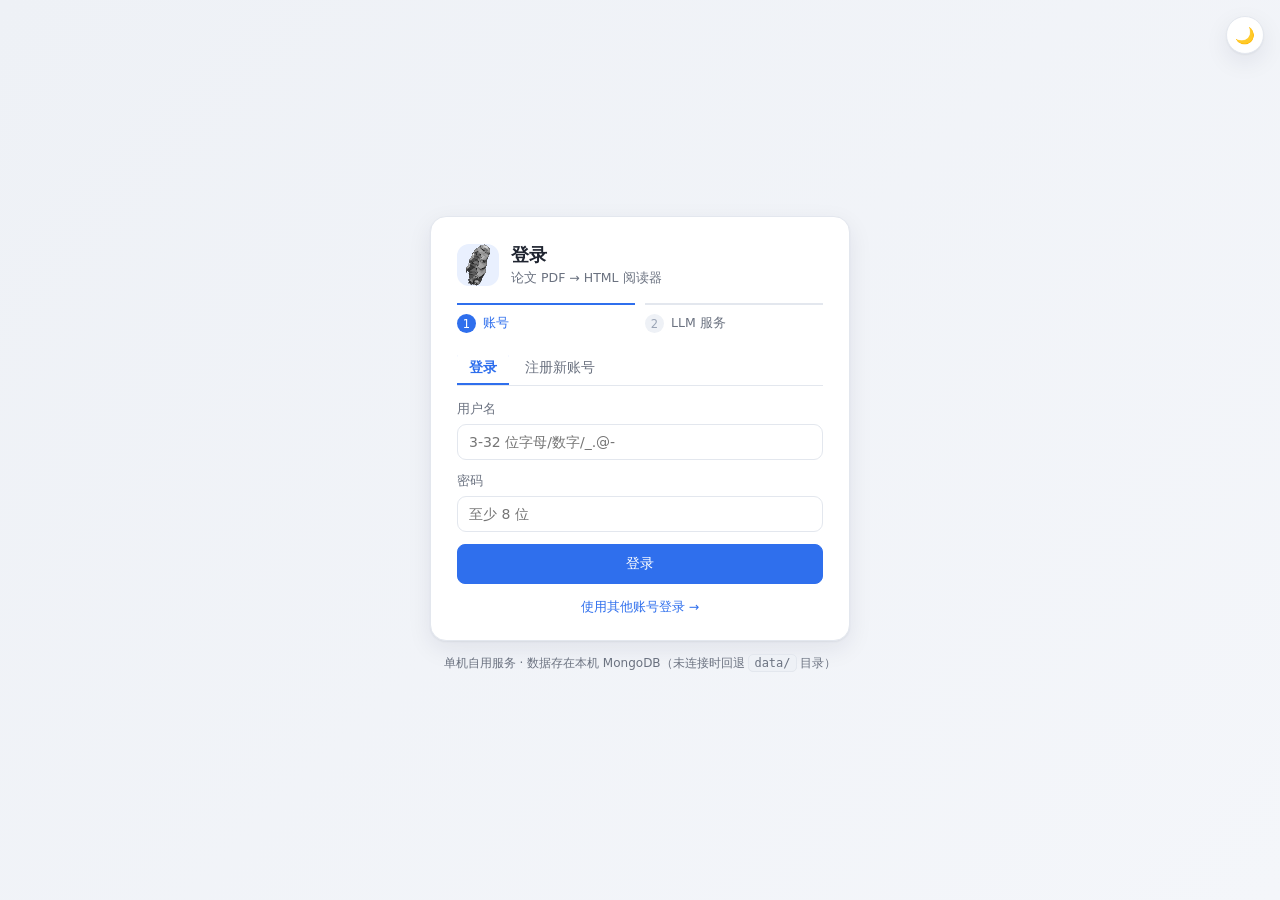
==== commit 3407aae4: "Update" ====
--- a/paper-trans-to-html/frontend/login.html
+++ b/paper-trans-to-html/frontend/login.html
@@ -3,7 +3,7 @@
 <head>
   <meta charset="utf-8">
   <meta name="viewport" content="width=device-width, initial-scale=1">
-  <title>登录 · Crockroach 论文阅读器</title>
+  <title>登录 · Tardigrade 论文阅读器</title>
   <link rel="stylesheet" href="css/style.css">
   <!-- 首屏先把主题套上：等 CSS/JS 加载完再切会闪一下白 -->
   <script>try{if(localStorage.getItem("paperReader.theme")==="dark")document.documentElement.classList.add("dark");}catch(e){}</script>
@@ -14,7 +14,7 @@
   <div class="login-wrap">
     <div class="login-card">
       <div class="login-head">
-        <div class="login-logo"><img src="logo/cockroach_transparent.svg" alt="Crockroach" width="42" height="42"></div>
+        <div class="login-logo"><img src="logo/tardigrade.svg" alt="Tardigrade" width="42" height="42"></div>
         <div>
           <h1 id="loginTitle">登录</h1>
           <p class="login-sub" id="loginSub">论文 PDF → HTML 阅读器</p>
--- a/paper-trans-to-html/frontend/css/style.css
+++ b/paper-trans-to-html/frontend/css/style.css
@@ -420,6 +420,9 @@
   max-width: 100%;
   box-sizing: border-box;
   overflow-x: auto;
+  pointer-events: auto;
+  touch-action: pan-x;
+  -webkit-overflow-scrolling: touch;
 }
 .blk.ul .ultable caption {
   width: 100%;
@@ -505,7 +508,7 @@
 /* 本地解析方案的页面级公式框：位置/尺寸由 JS 按 bbox_norm 写成内联样式，
    这里只负责观感。.fbox / .katex-fit 的基础样式见下方（三个后端共用）。 */
 
-/* detection-service-group 公式框覆盖层：解析侧下发 pages[].formula_boxes（bbox_norm 为
+/* 公式框覆盖层：解析侧下发 pages[].formula_boxes（bbox_norm 为
    归一化中心 xywh），r2-math.js 按「bbox_norm × 页面显示宽高」定位这个盒子，
    再把内部 KaTeX 等比缩放到框内。实测检测框有时会覆盖尚未擦除的正文，使用页面底色
    遮住框内原字形，避免与公式重叠；公式内容仍可正常选取。 */
@@ -829,8 +832,15 @@
 .sp-head { display: flex; align-items: center; gap: 8px; padding: 12px 16px; border-bottom: 1px solid var(--line); }
 .sp-head b { flex: 1; font-size: 15px; }
 .sp-head .cnt { font-size: 12px; color: var(--mut); }
+.sp-head .btn { flex: none; padding: 6px 9px; font-size: 12px; white-space: nowrap; }
 .sp-close { border: 0; background: none; font-size: 20px; line-height: 1; cursor: pointer; color: var(--mut); }
 .sp-list { flex: 1; overflow-y: auto; padding: 12px 16px; }
+.free-note-editor { display: grid; gap: 8px; padding: 12px; margin-bottom: 12px; border: 1px solid var(--accent); border-radius: 10px; background: var(--card); }
+.free-note-editor input, .free-note-editor textarea { width: 100%; box-sizing: border-box; border: 1px solid var(--line); border-radius: 7px; padding: 8px; background: var(--bg); color: var(--ink); font: inherit; }
+.free-note-editor textarea { min-height: 110px; resize: vertical; }
+.free-note-editor .row { display: flex; justify-content: flex-end; gap: 8px; }
+.free-note-card { scroll-margin: 48px; }
+.free-note-title { display: block; margin-bottom: 6px; font-size: 14px; }
 .note-card { border: 1px solid var(--line); border-left: 3px solid var(--accent); border-radius: 10px; padding: 10px 12px; margin-bottom: 10px; background: var(--card); }
 .note-card.cur { border-color: var(--accent); box-shadow: 0 0 0 3px var(--accent-soft); }
 .note-card .sent-src {
@@ -860,33 +870,91 @@
   .toc-panel { width: 86vw; }
 }
 
-/* ---------- 文末 · AI 辅助阅读（左：对话；右：笔记整理） ----------
-   它在 .reader-main **之外**：那一层会为右侧批注栏预留 --note-reserve（约 330px），
-   放在里面会把笔记整理框挤得很窄。侧栏（目录 / 全部笔记抽屉）展开时按同样的宽度让位。
-   字号基准与笔记卡保持一致：calc(13px * var(--page-scale))，内部一律用 em 跟着走。 */
+/* ---------- 随阅读视口悬浮的 AI 辅助阅读（左：对话；右：笔记整理） ---------- */
 .ai-end {
-  padding: 0 16px 72px; font-size: calc(13px * var(--page-scale, 1));
-  /* 两个框的**固定高度**：内容再多也不会把框撑长，超出的部分在框内滚动。
-     想改高低就改这一个值（也可写死成如 560px）。
-     底部留白 72px —— 要求 ≤ 面板高度的一半（--ai-panel-h 最小 320px，一半 160px，
-     恒成立）；这里是**文档最后一个区块**，后面不能再出现没有内容的空滚区。 */
-  --ai-panel-h: clamp(320px, 56vh, 620px);
-}
-.ai-in { max-width: 1240px; margin: 26px auto 0; }
-body.toc-open .ai-end { padding-left: 316px; }    /* 避开左侧目录栏 */
-body.side-open .ai-end { padding-right: 400px; }  /* 避开右侧“全部笔记”抽屉 */
-@media (max-width: 720px) {                       /* 与正文一致：窄屏侧栏改成悬浮盖住，不再避让 */
-  body.toc-open .ai-end { padding-left: 16px; }
-  body.side-open .ai-end { padding-right: 16px; }
-}
-
-.ai-head { display: flex; align-items: center; gap: 10px; margin: 0 2px 10px; }
+  position: fixed; right: 16px; bottom: 68px; z-index: 58;
+  width: min(940px, calc(100vw - 32px)); max-height: calc(100vh - 88px);
+  padding: 0; font-size: calc(13px * var(--page-scale, 1));
+  /* 两栏间距、卡片底部留白、到页码按钮的空当收紧后，省下的空间都加到面板高度上 */
+  --ai-panel-h: clamp(225px, 41.5vh, 405px);
+  pointer-events: none;
+}
+.ai-in {
+  width: 100%; max-height: inherit; margin: 0 0 0 auto; padding: 12px 12px 8px;
+  display: flex; flex-direction: column; overflow: hidden; pointer-events: auto;
+  background: var(--card); border: 1px solid var(--line);
+  border-radius: var(--radius); box-shadow: var(--shadow);
+}
+body.toc-open .ai-end { left: 316px; right: 16px; width: auto; }
+body.side-open .ai-end { left: 16px; right: 346px; width: auto; }
+body.toc-open.side-open .ai-end { left: 316px; right: 346px; }
+body.toc-open .ai-end.ai-collapsed,
+body.side-open .ai-end.ai-collapsed,
+body.toc-open.side-open .ai-end.ai-collapsed {
+  width: min(390px, calc(100vw - 24px));
+}
+
+/* 标题行固定单行：标题 + 状态文字 + 右侧按钮，空间不够时先截状态文字，
+   再极窄时截标题，按钮始终完整可见（不再让按钮掉到第二行） */
+.ai-head { display: flex; flex-wrap: nowrap; align-items: center; gap: 10px; margin: 0 2px 12px; }
 /* 「AI 辅助阅读」标题：文字 + 小图标用 inline-flex 对齐，两端（文末面板 / 目录侧栏）一致 */
 .ai-head b, .toc-ai-head b { display: inline-flex; align-items: center; gap: 6px; }
-.ai-head b { font-size: 1.16em; }
+.ai-collapse {
+  display: inline-flex; align-items: center; gap: 8px; padding: 4px 2px; min-width: 0;
+  border: 0; background: transparent; color: var(--ink); font: inherit;
+  font-size: 1.16em; font-weight: 700; cursor: pointer;
+}
+.ai-collapse > span:not(.ai-collapse-icon) {
+  min-width: 0; overflow: hidden; white-space: nowrap; text-overflow: ellipsis;
+}
+.ai-collapse:hover { color: var(--accent); }
+.ai-collapse:focus-visible { outline: 2px solid var(--accent); outline-offset: 3px; border-radius: 4px; }
+.ai-collapse-icon {
+  width: 8px; height: 8px; margin-left: 2px;
+  border-right: 2px solid currentColor; border-bottom: 2px solid currentColor;
+  transform: rotate(45deg) translateY(-2px); transition: transform .18s ease;
+}
+.ai-collapse[aria-expanded="false"] .ai-collapse-icon {
+  transform: rotate(-45deg) translateY(-2px);
+}
 .ai-head .grow { flex: 1; }
-.ai-sub { font-size: .95em; color: var(--mut); }
-.ai-head .btn { padding: 5px 10px; font-size: 13px; }
+/* 「整理于 … · 共 N 条笔记 …」按需截断：宽度不够时它先收缩出省略号，
+   保证标题和右侧按钮始终留在同一行，不会把按钮挤到第二行 */
+.ai-sub {
+  font-size: .95em; color: var(--mut); min-width: 0;
+  white-space: nowrap; overflow: hidden; text-overflow: ellipsis;
+}
+.ai-head .btn { padding: 5px 10px; font-size: 13px; flex: none; }
+.ai-body[hidden] { display: none !important; }
+.ai-end.ai-collapsed #aiRegen,
+.ai-end.ai-collapsed #aiClear { display: none; }
+.ai-end.ai-collapsed { bottom: 52px; }
+/* 收起时只剩一行标题（+ 右侧按钮），卡片宽度按内容收缩，不再撑满整页 */
+.ai-end.ai-collapsed .ai-in {
+  width: fit-content; max-width: 100%; padding: 8px 12px;
+}
+.ai-end.ai-collapsed .ai-head { margin-bottom: 0; flex-wrap: nowrap; }
+.ai-end.ai-collapsed .ai-head .grow { display: none; }
+.ai-end.ai-collapsed .ai-sub { display: none; }
+
+@media (max-width: 720px) {
+  .ai-end {
+    left: 12px; right: 12px; bottom: 64px; width: auto;
+    max-height: calc(100vh - 80px); --ai-panel-h: clamp(150px, 24vh, 230px);
+  }
+  body.toc-open .ai-end,
+  body.side-open .ai-end,
+  body.toc-open.side-open .ai-end { left: 12px; right: 12px; }
+  .ai-end.ai-collapsed { bottom: 52px; }
+  body.toc-open .ai-end.ai-collapsed,
+  body.side-open .ai-end.ai-collapsed,
+  body.toc-open.side-open .ai-end.ai-collapsed { bottom: 52px; }
+}
+@media (min-width: 721px) and (max-width: 980px) {
+  body.toc-open .ai-end,
+  body.side-open .ai-end,
+  body.toc-open.side-open .ai-end { left: 16px; right: 16px; width: auto; }
+}
 
 /* AI 图标：SVG 只当遮罩，填色用渐变 —— 换主题只需改 --ai-1 / --ai-2 */
 .ai-mark {
@@ -903,15 +971,22 @@
    两块高度都锁定为 --ai-panel-h：内容多了在框内滚动，不跟着内容长高。
 
    左右结构时宽度**恒为 2 : 3**（对话 : 整理）：
-   flex-basis 也按 2 : 3 写（300 / 450），grow 同样 2 / 3、shrink 按 basis 比例收缩，
+   flex-basis 也按 2 : 3 写（240 / 360），grow 同样 2 / 3、shrink 按 basis 比例收缩，
    所以每一档可用宽度下比例都不变 —— 不要给它们加 max-width，否则会打断比例。
-   换行阈值 = flex-basis 之和（300 + 450 + 14 间距 ≈ 764px）。 */
-.ai-body { display: flex; flex-wrap: wrap; align-items: flex-start; gap: 14px; }
-.ai-chat { flex: 2 1 300px; min-width: 240px; height: var(--ai-panel-h); }
-.ai-sum { flex: 3 1 450px; min-width: 300px; height: var(--ai-panel-h); }
+   换行阈值 = flex-basis 之和（240 + 360 + 8 间距 ≈ 608px）。
+   卡片宽度取窗口宽度的 95%，内容区约 1000px，
+   刚好越过阈值，所以正常情况下就是左右两栏；窗口很小、内容区不足 608px
+   时才由 JS 加 .ai-stacked 换成上下堆叠。 */
+.ai-body { display: flex; flex-wrap: wrap; align-items: flex-start; gap: 8px; }
+.ai-body:not([hidden]) { min-height: 0; overflow-y: auto; }
+.ai-chat { flex: 2 1 240px; min-width: 200px; height: var(--ai-panel-h); }
+.ai-sum { flex: 3 1 360px; min-width: 260px; height: var(--ai-panel-h); }
 .ai-body.ai-stacked { flex-direction: column; align-items: stretch; }
 .ai-body.ai-stacked .ai-chat,
-.ai-body.ai-stacked .ai-sum { flex: none; width: 100%; max-width: none; min-width: 0; }
+.ai-body.ai-stacked .ai-sum {
+  flex: none; width: 100%; max-width: none; min-width: 0;
+  height: clamp(150px, 26vh, 260px);
+}
 
 /* 左：对话 */
 .ai-chat {
@@ -945,6 +1020,28 @@
   animation: aiBlink .9s steps(2, start) infinite;
 }
 @keyframes aiBlink { 0%, 100% { opacity: 1; } 50% { opacity: 0; } }
+.blk.related-flash {
+  z-index: 20;
+  outline: 2px solid var(--accent);
+  border-radius: 3px;
+  animation: relatedTextFlash 1.8s ease-out;
+}
+@keyframes relatedTextFlash {
+  0%, 35% {
+    background-color: var(--accent-soft);
+    box-shadow: 0 0 0 5px var(--accent-soft);
+  }
+  100% {
+    background-color: transparent;
+    box-shadow: 0 0 0 0 transparent;
+  }
+}
+.ai-nav-confirm {
+  border: 1px solid var(--line); border-left: 3px solid var(--accent);
+  border-radius: 9px; padding: 10px 12px; background: var(--bg-soft);
+}
+.ai-nav-confirm .actions { display: flex; gap: 8px; margin-top: 8px; }
+.ai-nav-confirm .btn { padding: 4px 10px; font-size: .92em; }
 .ai-send {
   display: flex; gap: 8px; align-items: flex-end; padding: 10px;
   border-top: 1px solid var(--line); background: var(--bg-soft);
